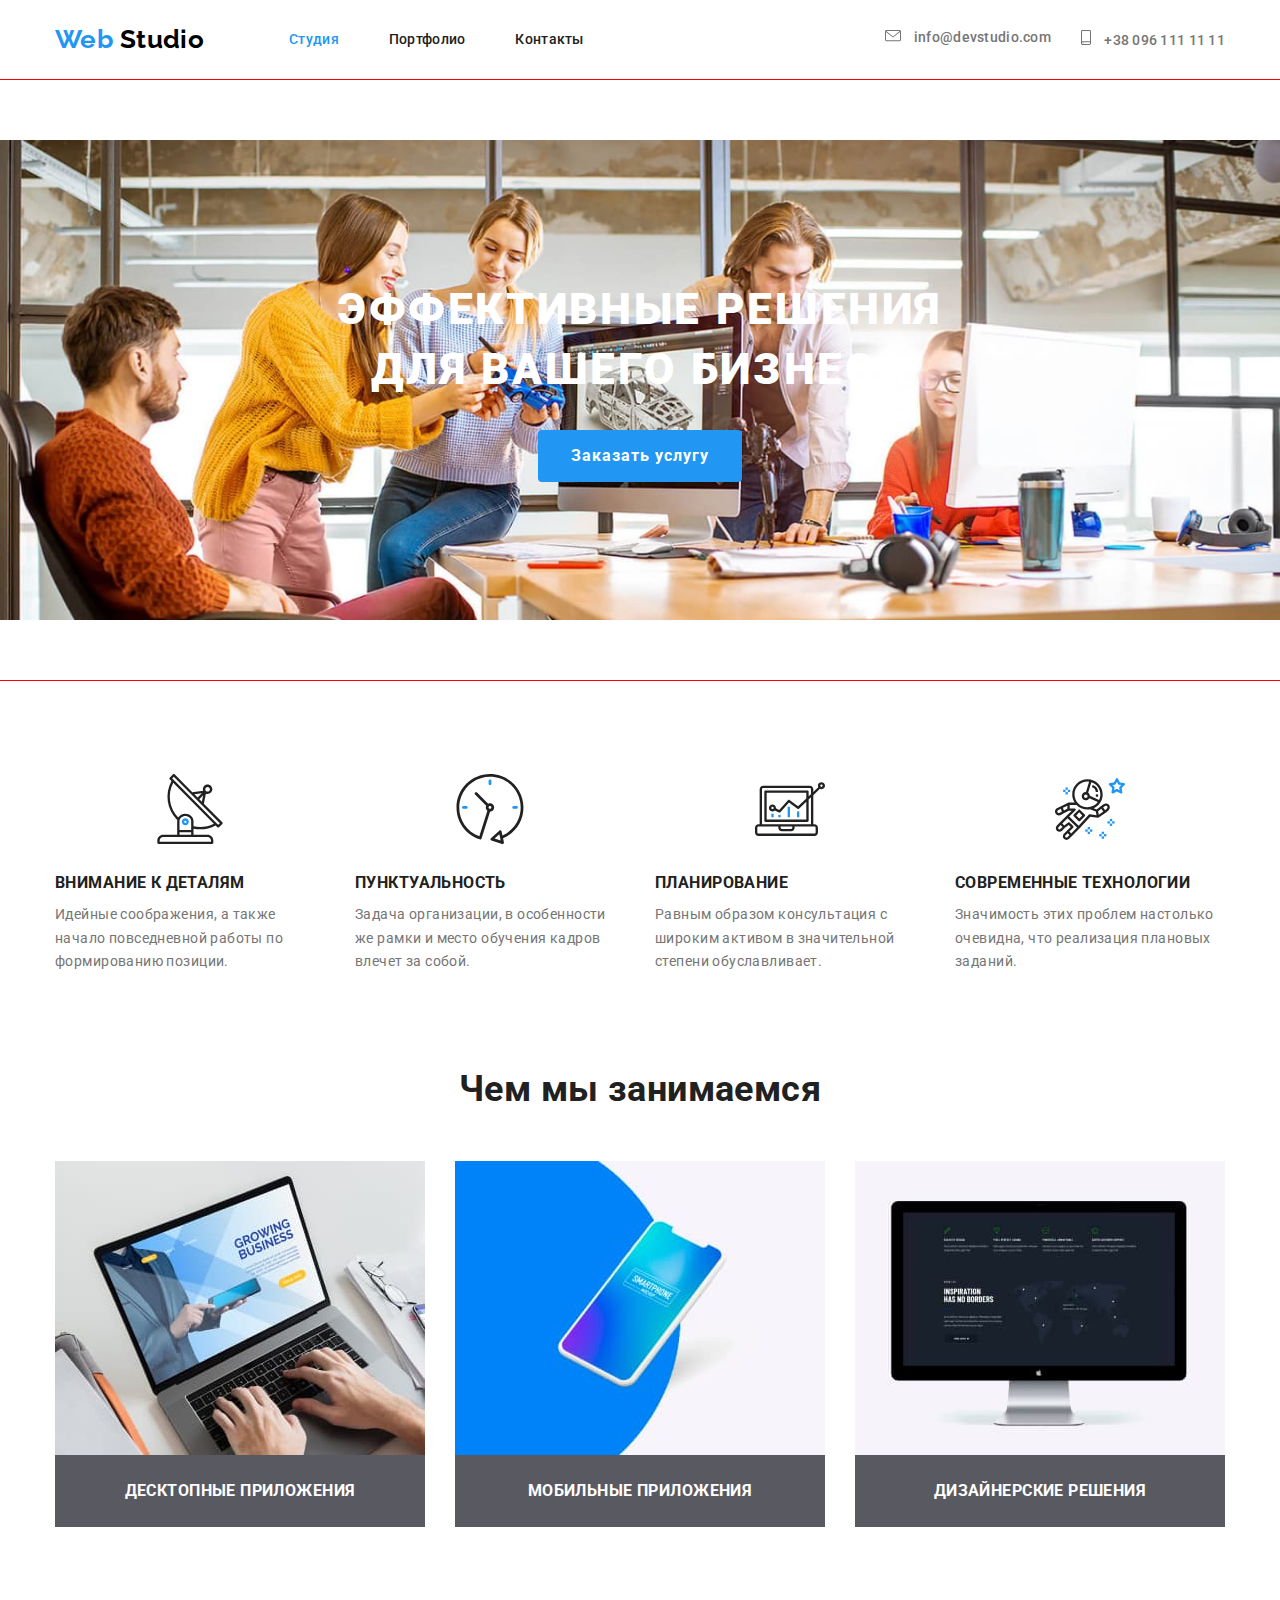
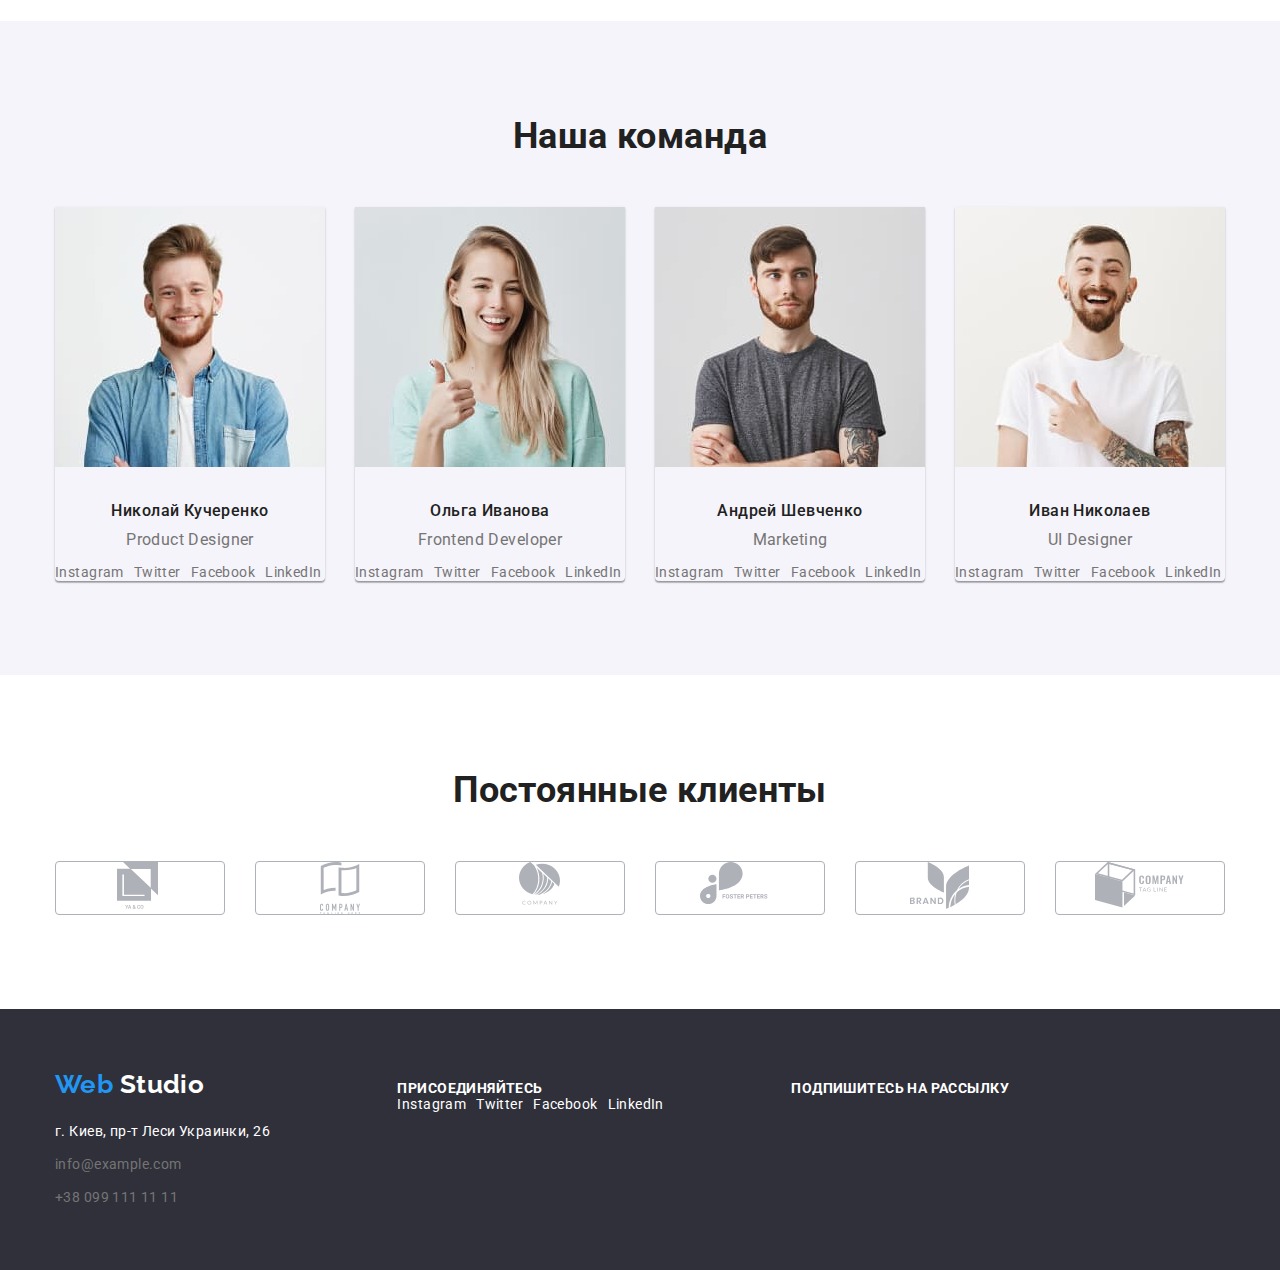
==== index.html @ 35a2cdc3 "Герой предварительно" ====
<!DOCTYPE html>
<html lang="ru">
  <head>
    <meta charset="UTF-8" />
    <meta name="viewport" content="width=device-width, initial-scale=1.0" />
    <title>Document</title>
    <link
      href="https://fonts.googleapis.com/css2?family=Raleway:wght@700&family=Roboto:wght@400;500;700;900&display=swap"
      rel="stylesheet"
    />
    <link rel="stylesheet" href="./css/normalize.css" />
    <link rel="stylesheet" href="./css/styles.css" />
  </head>

  <body>
    <!--Начало header-->
    <header class="page-header">
      <div class="container">
        <nav class="main-nav">
          <a lang="en" href="" class="logo">
            <span class="accent">Web</span> Studio
          </a>
          <ul class="enumeration nav-list">
            <li class="nav-item">
              <a href="" class="nav-link current">Студия</a>
            </li>
            <li class="nav-item">
              <a href="./portfolio.html" class="nav-link">Портфолио</a>
            </li>
            <li class="nav-item"><a href="" class="nav-link">Контакты</a></li>
          </ul>

          <ul class="enumeration contacts">
            <li class="contacts-item">
              <a href="mailto:info@devstudio.com" class="contacts-link">
                <img
                  src="./images/envelope.svg"
                  alt="Конверт"
                  class="contacts-images"
                />
                info@devstudio.com
              </a>
            </li>
            <li class="contacts-item">
              <a href="tel:+380991111111" class="contacts-link">
                <img
                  src="./images/smartphone.svg"
                  alt="Телефон"
                  class="contacts-images"
                />
                +38 096 111 11 11
              </a>
            </li>
          </ul>
        </nav>
      </div>
    </header>
    <!--Конец header-->

    <main>
      <!--Начало блока героя-->
      <div class="overlay">
        <section class="hero">
          <div class="container">
            <h1 class="hero-title">
              Эффективные решения <br />
              для вашего бизнеса
            </h1>
            <a href="" class="button">Заказать услугу</a>
          </div>
        </section>
      </div>
      <!--Конец блока героя-->

      <!--Начало Особенности-->
      <section class="features">
        <div class="container">
          <h2 class="features-title visually-hidden">Особенности</h2>
          <ul class="enumeration features-point">
            <li class="features-point-element">
              <img
                src="./images/antenna.svg"
                alt="Антена"
                class="features-images"
              />
              <h3 class="features-list">Внимание к деталям</h3>
              <p class="features-text">
                Идейные соображения, а также начало повседневной работы по
                формированию позиции.
              </p>
            </li>
            <li class="features-point-element">
              <img
                src="./images/clock.svg"
                alt="Часы"
                class="features-images"
              />
              <h3 class="features-list">Пунктуальность</h3>
              <p class="features-text">
                Задача организации, в особенности же рамки и место обучения
                кадров влечет за собой.
              </p>
            </li>
            <li class="features-point-element">
              <img
                src="./images/diagram.svg"
                alt="Диаграмма"
                class="features-images"
              />
              <h3 class="features-list">Планирование</h3>
              <p class="features-text">
                Равным образом консультация с широким активом в значительной
                степени обуславливает.
              </p>
            </li>
            <li class="features-point-element">
              <img
                src="./images/astronaut.svg"
                alt="Астронавт"
                class="features-images"
              />
              <h3 class="features-list">Современные технологии</h3>
              <p class="features-text">
                Значимость этих проблем настолько очевидна, что реализация
                плановых заданий.
              </p>
            </li>
          </ul>
        </div>
      </section>
      <!--Конец Особенности-->

      <!--Начало Чем мы занимаемся-->
      <section class="activity">
        <div class="container activity-main">
          <h2 class="activity-title">Чем мы занимаемся</h2>
          <ul class="enumeration activity-point">
            <li class="activity-element">
              <img
                src="./images/desk.jpg"
                alt="Ноутбук"
                width="370"
                class="activity-images"
              />
              <h3 class="activity-title-list desktop">Десктопные приложения</h3>
            </li>
            <li class="activity-element">
              <img
                src="./images/box.jpg"
                alt="Телефон"
                width="370"
                class="activity-images"
              />
              <h3 class="activity-title-list mobile">Мобильные приложения</h3>
            </li>
            <li class="activity-element">
              <img
                src="./images/tv.jpg"
                alt="Монитор"
                width="370"
                class="activity-images"
              />
              <h3 class="activity-title-list designer">Дизайнерские решения</h3>
            </li>
          </ul>
        </div>
      </section>
      <!--Конец Чем мы занимаемся-->

      <!--Начало Наша команда-->
      <section class="team">
        <div class="container team-main">
          <h2 class="team-title">Наша команда</h2>
          <ul class="enumeration team-point">
            <li class="team-list">
              <img
                src="./images/kycherenko.jpg"
                alt="Парень"
                width="270"
                class="team-images"
              />
              <h3 class="team-surname">Николай Кучеренко</h3>
              <p lang="en" class="team-position">Product Designer</p>
              <ul class="enumeration team-flex">
                <li class="team-flex-links">
                  <a
                    href=""
                    target="blank"
                    aria-label="Instagram"
                    class="social-links"
                    >Instagram</a
                  >
                </li>
                <li class="team-flex-links">
                  <a
                    href=""
                    target="blank"
                    aria-label="Twitter"
                    class="social-links"
                    >Twitter</a
                  >
                </li>
                <li class="team-flex-links">
                  <a
                    href=""
                    target="blank"
                    aria-label="Facebook"
                    class="social-links"
                    >Facebook</a
                  >
                </li>
                <li class="team-flex-links">
                  <a
                    href=""
                    target="blank"
                    aria-label="LinkedIn"
                    class="social-links"
                    >LinkedIn</a
                  >
                </li>
              </ul>
            </li>
            <li class="team-list">
              <img
                src="./images/ivanova.jpg"
                alt="Девушка"
                width="270"
                class="team-images"
              />
              <h3 class="team-surname">Ольга Иванова</h3>
              <p lang="en" class="team-position">Frontend Developer</p>
              <ul class="enumeration team-flex">
                <li class="team-flex-links">
                  <a
                    href=""
                    target="blank"
                    aria-label="Instagram"
                    class="social-links"
                    >Instagram</a
                  >
                </li>
                <li class="team-flex-links">
                  <a
                    href=""
                    target="blank"
                    aria-label="Twitter"
                    class="social-links"
                    >Twitter</a
                  >
                </li>
                <li class="team-flex-links">
                  <a
                    href=""
                    target="blank"
                    aria-label="Facebook"
                    class="social-links"
                    >Facebook</a
                  >
                </li>
                <li class="team-flex-links">
                  <a
                    href=""
                    target="blank"
                    aria-label="LinkedIn"
                    class="social-links"
                    >LinkedIn</a
                  >
                </li>
              </ul>
            </li>
            <li class="team-list">
              <img
                src="./images/shevchenko.jpg"
                alt="Парень"
                width="270"
                class="team-images"
              />
              <h3 class="team-surname">Андрей Шевченко</h3>
              <p lang="en" class="team-position">Marketing</p>
              <ul class="enumeration team-flex">
                <li class="team-flex-links">
                  <a
                    href=""
                    target="blank"
                    aria-label="Instagram"
                    class="social-links"
                    >Instagram</a
                  >
                </li>
                <li class="team-flex-links">
                  <a
                    href=""
                    target="blank"
                    aria-label="Twitter"
                    class="social-links"
                    >Twitter</a
                  >
                </li>
                <li class="team-flex-links">
                  <a
                    href=""
                    target="blank"
                    aria-label="Facebook"
                    class="social-links"
                    >Facebook</a
                  >
                </li>
                <li class="team-flex-links">
                  <a
                    href=""
                    target="blank"
                    aria-label="LinkedIn"
                    class="social-links"
                    >LinkedIn</a
                  >
                </li>
              </ul>
            </li>
            <li class="team-list">
              <img
                src="./images/nikolaev.jpg"
                alt="Парень"
                width="270"
                class="team-images"
              />
              <h3 class="team-surname">Иван Николаев</h3>
              <p lang="en" class="team-position">UI Designer</p>
              <div class="team-links">
                <ul class="enumeration team-flex">
                  <li class="team-flex-links">
                    <a
                      href=""
                      target="blank"
                      aria-label="Instagram"
                      class="social-links"
                      >Instagram</a
                    >
                  </li>
                  <li class="team-flex-links">
                    <a
                      href=""
                      target="blank"
                      aria-label="Twitter"
                      class="social-links"
                      >Twitter</a
                    >
                  </li>
                  <li class="team-flex-links">
                    <a
                      href=""
                      target="blank"
                      aria-label="Facebook"
                      class="social-links"
                      >Facebook</a
                    >
                  </li>
                  <li class="team-flex-links">
                    <a
                      href=""
                      target="blank"
                      aria-label="LinkedIn"
                      class="social-links"
                      >LinkedIn</a
                    >
                  </li>
                </ul>
              </div>
            </li>
          </ul>
        </div>
      </section>
      <!--Конец Наша команда-->

      <!--Начало Постоянные клиенты-->
      <section class="customers">
        <div class="container customers-main">
          <h2 class="customers-title">Постоянные клиенты</h2>
          <ul class="enumeration customers-point">
            <li class="customers-list">
              <a href="">
                <img
                  src="./images/logo1.svg"
                  alt="Логотип"
                  class="customers-images"
                />
              </a>
            </li>
            <li class="customers-list">
              <a href="">
                <img
                  src="./images/logo2.svg"
                  alt="Логотип"
                  class="customers-images"
                />
              </a>
            </li>
            <li class="customers-list">
              <a href="">
                <img
                  src="./images/logo3.svg"
                  alt="Логотип"
                  class="customers-images"
                />
              </a>
            </li>
            <li class="customers-list">
              <a href="">
                <img
                  src="./images/logo4.svg"
                  alt="Логотип"
                  class="customers-images"
                />
              </a>
            </li>
            <li class="customers-list">
              <a href="">
                <img
                  src="./images/logo5.svg"
                  alt="Логотип"
                  class="customers-images"
                />
              </a>
            </li>
            <li class="customers-list">
              <a href="">
                <img
                  src="./images/logo6.svg"
                  alt="Логотип"
                  class="customers-images"
                />
              </a>
            </li>
          </ul>
        </div>
      </section>
      <!--Конец Постоянные клиенты-->
    </main>

    <!--Начало footer-->
    <footer class="footer">
      <div class="container footer-flex">
        <div class="footer-nav">
          <a lang="en" href="" class="footer-logo">
            <span class="accent">Web</span> Studio
          </a>
          <address class="address">
            г. Киев, пр-т Леси Украинки, 26 <br />
            <a href="mailto:info@example.com" class="address-link"
              >info@example.com</a
            >
            <a href="tel:+380991111111" class="address-link"
              >+38 099 111 11 11</a
            >
          </address>
        </div>
        <div class="footer-join">
          <b class="footer-title">присоединяйтесь</b>
          <ul class="enumeration join">
            <li class="join-link">
              <a
                href=""
                target="blank"
                aria-label="Instagram"
                class="footer-title-link"
                >Instagram</a
              >
            </li>
            <li class="join-link">
              <a
                href=""
                target="blank"
                aria-label="Twitter"
                class="footer-title-link"
                >Twitter</a
              >
            </li>
            <li class="join-link">
              <a
                href=""
                target="blank"
                aria-label="Facebook"
                class="footer-title-link"
                >Facebook</a
              >
            </li>
            <li class="join-link">
              <a
                href=""
                target="blank"
                aria-label="LinkedIn"
                class="footer-title-link"
                >LinkedIn</a
              >
            </li>
          </ul>
        </div>
        <div class="footer-follow">
          <b class="footer-title">Подпишитесь на рассылку</b>
          <!-- E-mail -->
          <!-- Подписаться -->
        </div>
      </div>
    </footer>
    <!--Конец footer-->
  </body>
</html>
---- css/styles.css ----
:root {
  --primary-text-color: #757575;
  --secondary-text-color: #ffffff;
  --accent: #2196f3;
  --title: #212121;
  --contacts: rgba(255, 255, 255, 0.6);
  --primary-background-color: #ffffff;
}

/* цвет основного текста #757575 */
/* вторичный цвет текста #FFFFFF */
/* акцент #2196F3 */
/* заголовки #212121*/
/* футер почта и телефон rgba(255, 255, 255, 0.6) */
/* цвет logo #000000 */

/* цвет фона #FFFFFF */
/* вторичный цвет фона #f5f4fa */
/* цвет фона hero, activity rgba(47, 48, 58, 0.8); */
/* цвет фона footer #2F303A */

/* font-family основной Roboto, font-weight 400, 500, 700, 900 */
/* font-family логотипа Raleway, font-weight 700 */

*,
*::before,
*::after {
  box-sizing: border-box;
}

body {
  background-color: var(--primary-background-color);
  color: var(--primary-text-color);

  font-family: Roboto, sans-serif;
  font-size: 14px;
  line-height: 1.14;
  letter-spacing: 0.03em;
}

.enumeration {
  padding: 0;
  margin: 0;

  list-style: none;
}

a {
  text-decoration: none;
}

.container {
  margin-left: auto;
  margin-right: auto;
  width: 1200px;
  padding-left: 15px;
  padding-right: 15px;
  /* outline: 2px solid tomato; */
}

/* logo */
.accent {
  color: #2196f3;
}
.logo {
  padding-top: 24px;
  padding-bottom: 25px;
  padding-right: 85px;

  color: #000000;

  font-family: Raleway, sans-serif;
  font-weight: 700;
  font-size: 26px;
  line-height: 1.19;
}

/* studio */

/* main-nav */
.main-nav {
  display: flex;
  align-items: center;
}

/* nav */
.nav-list {
  display: flex;
}
.nav-item:not(:last-child) {
  margin-right: 50px;
}
.nav-item .nav-link {
  display: block;

  color: var(--title);

  font-weight: 500;
  letter-spacing: 0.02em;
}
.nav-item .nav-link:hover,
.nav-item .nav-link:focus {
  color: var(--accent);
}
.nav-item .nav-link.current {
  color: var(--accent);
}

/* contacts */
.contacts {
  display: flex;
  margin-left: auto;
}
.contacts-item:not(:last-child) {
  margin-right: 30px;
}
.contacts .contacts-link {
  display: block;
  align-items: center;

  color: var(--primary-text-color);

  font-weight: 500;
  letter-spacing: 0.02em;
}
.contacts .contacts-link:hover,
.contacts .contacts-link:focus {
  color: var(--accent);
}
.contacts-images {
  margin-right: 10px;
}

/* hero */
.overlay {
  max-width: 1600px;
  min-height: 600px;
  margin-left: auto;
  margin-right: auto;
  background-image: linear-gradient(
    to right,
    rgba(47, 48, 58, 0.8),
    rgba(47, 48, 58, 0.8)
  );
  background-image: url(../images/header.jpg);
  background-size: contain;
  background-repeat: no-repeat;
  background-position: center;
  outline: 1px solid red;
}
.hero {
  padding-top: 200px;
  text-align: center;
}

.hero .hero-title {
  margin-top: 0;
  margin-bottom: 30px;
  min-width: 696px;

  color: var(--secondary-text-color);

  font-weight: 900;
  font-size: 44px;
  line-height: 1.36;
  letter-spacing: 0.06em;
  text-transform: uppercase;
}
.hero .button {
  display: inline-block;
  border-radius: 4px;
  padding: 10px 32px;
  min-width: 200px;
  border: 1px solid transparent;

  color: var(--secondary-text-color);
  background-color: var(--accent);

  font-weight: 700;
  font-size: 16px;
  line-height: 1.88;
  text-align: center;
  letter-spacing: 0.06em;
}

/* features */
.features .features-title.visually-hidden {
  position: absolute !important;
  clip: rect(1px 1px 1px 1px);
  /* IE6, IE7 */
  clip: rect(1px, 1px, 1px, 1px);
  padding: 0 !important;
  border: 0 !important;
  height: 1px !important;
  width: 1px !important;
  overflow: hidden;
}
.features-point {
  display: flex;
  padding-top: 94px;
  padding-bottom: 94px;
}
.features-point-element {
  flex-wrap: wrap;
  width: calc((100% - 30px * 3) / 4);
  margin-right: 30px;
}
.features-point-element:nth-child(4n) {
  margin-right: 0;
}
.features-images {
  display: block;
  margin-top: 0;
  margin-bottom: 30px;
  margin-left: auto;
  margin-right: auto;
}
.features .features-list {
  margin-top: 0;
  margin-bottom: 10px;

  color: var(--title);
  text-transform: uppercase;
}
.features .features-text {
  padding: 0;
  margin: 0;

  font-size: 14px;
  line-height: 1.71;
}

/* activity */
.activity-main {
  padding-top: 0;
  padding-bottom: 94px;
}
.activity-title {
  margin-top: 0;
  margin-bottom: 50px;

  color: var(--title);
  font-size: 36px;
  line-height: 1.17;
  text-align: center;
}
.activity-point {
  display: flex;
}
.activity-element {
  flex-wrap: wrap;
  width: calc((100% - 30px * 2) / 3);
  margin-right: 30px;
}
.activity-element:nth-child(3n) {
  margin-right: 0;
}
.activity-images {
  display: block;
  margin: 0;
  padding: 0;
}
.activity .activity-title-list {
  margin: 0;
  padding-top: 27px;
  padding-bottom: 27px;
  text-align: center;
  min-width: 370px;

  color: var(--secondary-text-color);
  background-color: rgba(47, 48, 58, 0.8);
  text-transform: uppercase;
}

/* team */
.team {
  background-color: #f5f4fa;
}
.team-main {
  padding-top: 94px;
  padding-bottom: 94px;
}
.team .team-title {
  margin-top: 0;
  margin-bottom: 50px;

  color: var(--title);

  font-size: 36px;
  line-height: 1.17;
  text-align: center;
}
.team-point {
  display: flex;
}
.team-list {
  flex-wrap: wrap;
  width: calc((100% - 30px * 3) / 4);
  margin-right: 30px;
  box-shadow: 0px 2px 1px rgba(0, 0, 0, 0.2), 0px 1px 1px rgba(0, 0, 0, 0.14),
    0px 1px 3px rgba(0, 0, 0, 0.12);
  border-radius: 0px 0px 4px 4px;
}
.team-list:nth-child(4n) {
  margin-right: 0;
}
.team-images {
  margin-top: 0;
  margin-bottom: 30px;
}
.team .team-surname {
  margin-top: 0;
  margin-bottom: 10px;
  text-align: center;

  color: var(--title);

  font-weight: 500;
  font-size: 16px;
  line-height: 1.19;
}
.team .team-position {
  margin-top: 0;
  margin-bottom: 16px;
  text-align: center;

  font-size: 16px;
  line-height: 1.19;
}
.team-flex {
  display: flex;
}
.team-flex-links:not(:last-child) {
  display: block;
  margin-right: 10px;
}
.team .social-links:not(:last-child) {
  margin-right: 10px;
}
.team .social-links {
  color: var(--primary-text-color);
}
.team .social-links:hover,
.team .social-links:focus {
  color: var(--accent);
}

/* customers */
.customers-main {
  padding-top: 94px;
  padding-bottom: 94px;
}
.customers .customers-title {
  margin-top: 0;
  margin-bottom: 50px;

  color: var(--title);

  font-size: 36px;
  line-height: 1.17;
  text-align: center;
}
.customers-point {
  display: flex;
}
.customers-list {
  flex-wrap: wrap;
  width: calc((100% - 30px * 5) / 6);
  margin-right: 30px;

  border: 1px solid #afb1b8;
  border-radius: 4px;
}
.customers-list:nth-child(6n) {
  margin-right: 0;
}
.customers-images {
  display: block;
  margin: auto;
  margin-right: auto;
}

/* footer */
.footer {
  background-color: #2f303a;
}
.footer-flex {
  display: flex;
  justify-content: space-between;
}
.footer-join {
  display: block;
  padding-top: 72px;
  padding-bottom: 100px;
}
.footer .footer-logo {
  display: block;
  margin-top: 60px;
  margin-bottom: 20px;

  color: var(--secondary-text-color);

  font-family: Raleway, sans-serif;
  font-weight: 700;
  font-size: 26px;
  line-height: 1.19;
}
.address {
  display: block;
  padding-top: 0px;
  padding-bottom: 60px;
  color: var(--secondary-text-color);

  font-style: normal;
  font-size: 14px;
  line-height: 1.71;
}
.address .address-link {
  display: block;
  margin-top: 9px;
  margin-bottom: 0;

  color: var(--primary-text-color);

  font-size: 14px;
  line-height: 1.71;
}

.footer-follow {
  margin-right: 216px;
  padding-top: 72px;
  padding-bottom: 94px;
}
.footer .footer-title {
  margin-bottom: 20px;
  color: var(--secondary-text-color);
  text-transform: uppercase;
}
.footer .footer-title-link {
  color: var(--secondary-text-color);
}
.footer .footer-title-link:hover,
.footer .footer-title-link:focus {
  color: var(--accent);
}
.join {
  display: flex;
}
.join-link:not(:last-child) {
  margin-right: 10px;
}

/* portfolio */

/* button */

.portfolio-primary-button {
  padding-top: 93px;
  padding-bottom: 34px;
}
.portfolio-primary .portfolio-primary-title {
  padding: 0;
  margin: 0;

  color: var(--secondary-text-color);
}
.button-portfolio {
  display: flex;
  align-items: center;
  justify-content: center;
}
.button-portfolio-links:not(:last-child) {
  /* display: block; */
  margin-right: 8px;
}
.button-portfolio.primary {
  padding: 22px 6px;
  border-radius: 4px;
  min-width: 145px;
  border: 1px solid transparent;

  color: var(--title);
  background-color: #f5f4fa;

  font-weight: 500;
  font-size: 16px;
  line-height: 1.63;
  letter-spacing: 0.03em;
  text-align: center;
}
.button-portfolio.primary:hover,
.button-portfolio.primary:focus {
  color: var(--secondary-text-color);
  background-color: var(--accent);
}

/* work */

.portfolio-point {
  display: flex;
  flex-wrap: wrap;
  padding-top: 0px;
  padding-bottom: 94px;
}
.portfolio-element {
  display: block;
  width: calc((100% - 30px * 2) / 3);
  margin-right: 30px;
  margin-bottom: 30px;
}
.portfolio-element:nth-child(3n) {
  margin-right: 0;
}
.portfolio-element:nth-last-child(-n + 3) {
  margin-bottom: 0;
}
.portfolio .portfolio-link {
  color: var(--primary-text-color);
}
.portfolio .portfolio-title {
  margin-top: 0;
  margin-bottom: 4px;

  color: var(--title);
  font-size: 18px;
  line-height: 2;
  letter-spacing: 0.06em;
}
.portfolio .portfolio-filter {
  margin-top: 0;
  margin-bottom: 20px;

  font-size: 16px;
  line-height: 1.88;
}
.portfolio .portfolio-text {
  padding: 0;
  margin: 0;

  color: var(--secondary-text-color);
  background-color: rgba(33, 150, 243, 0.9);

  font-size: 18px;
  line-height: 1.56;
}
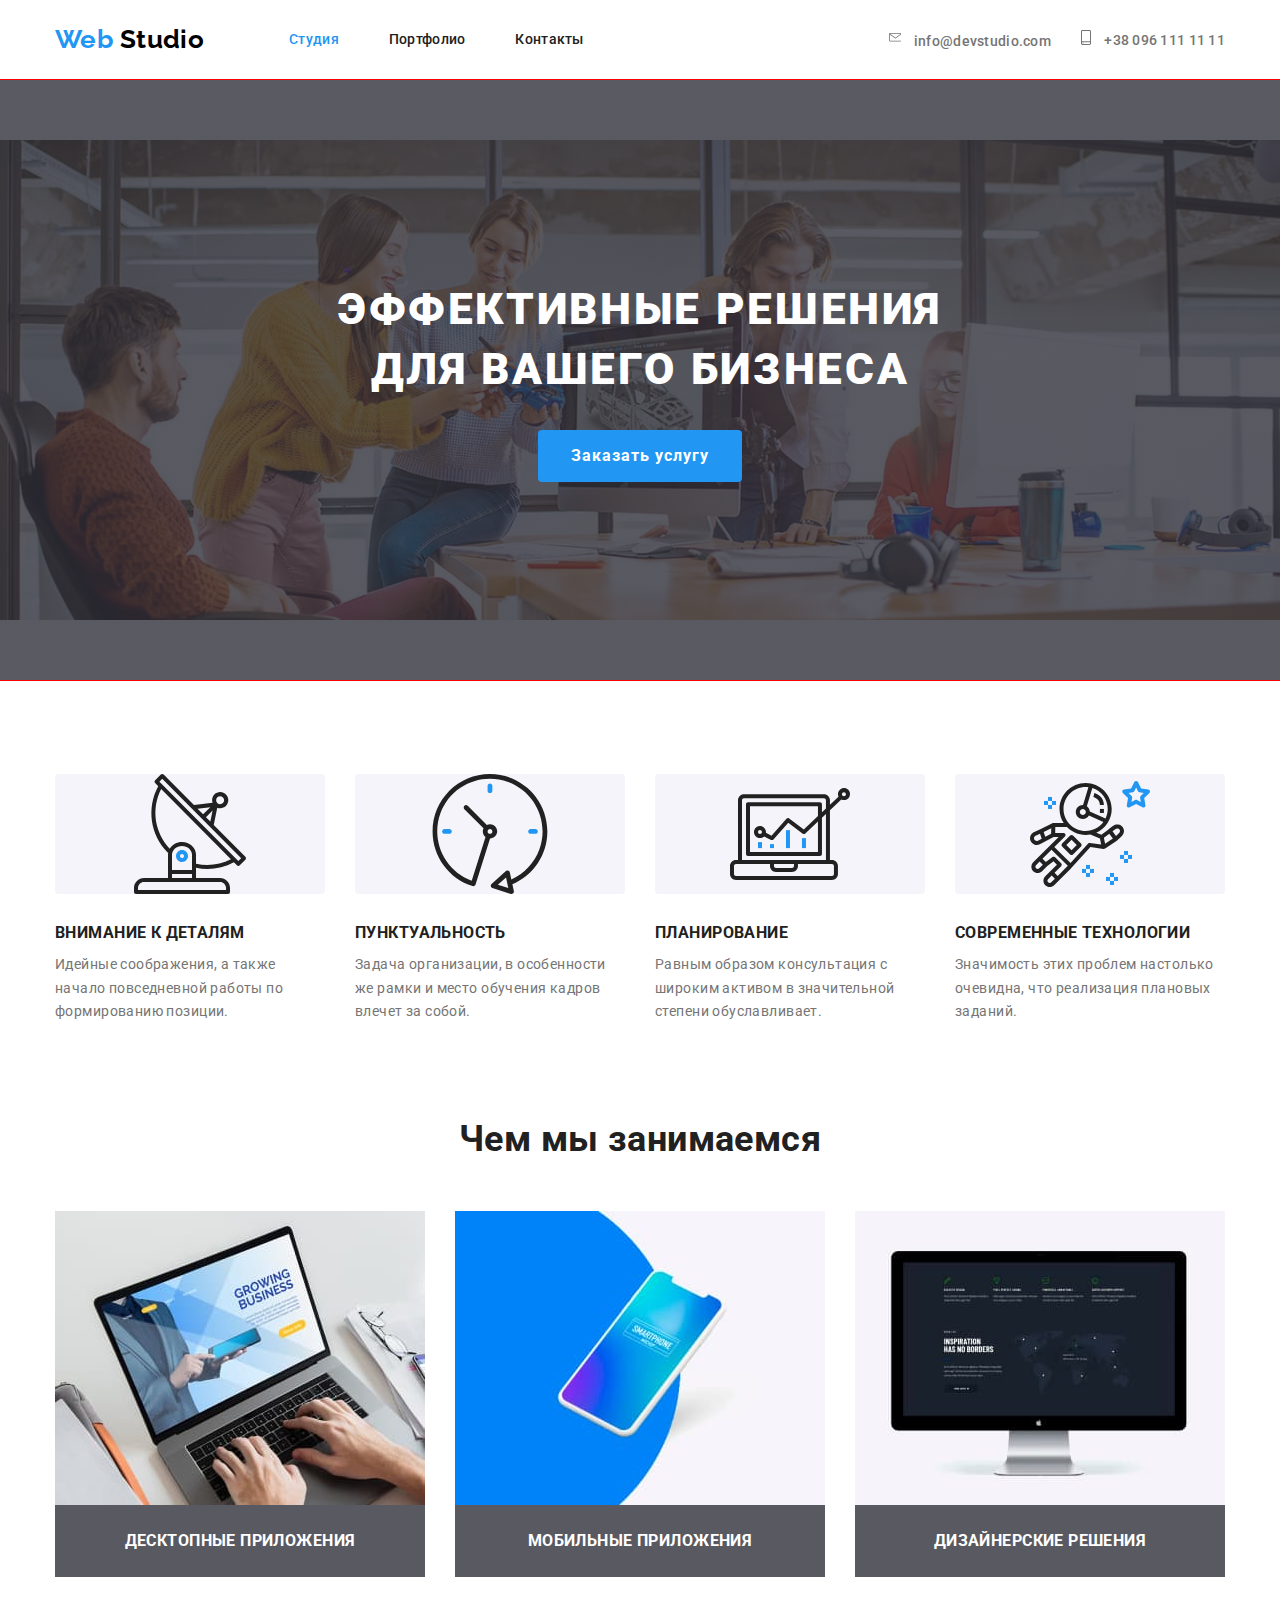
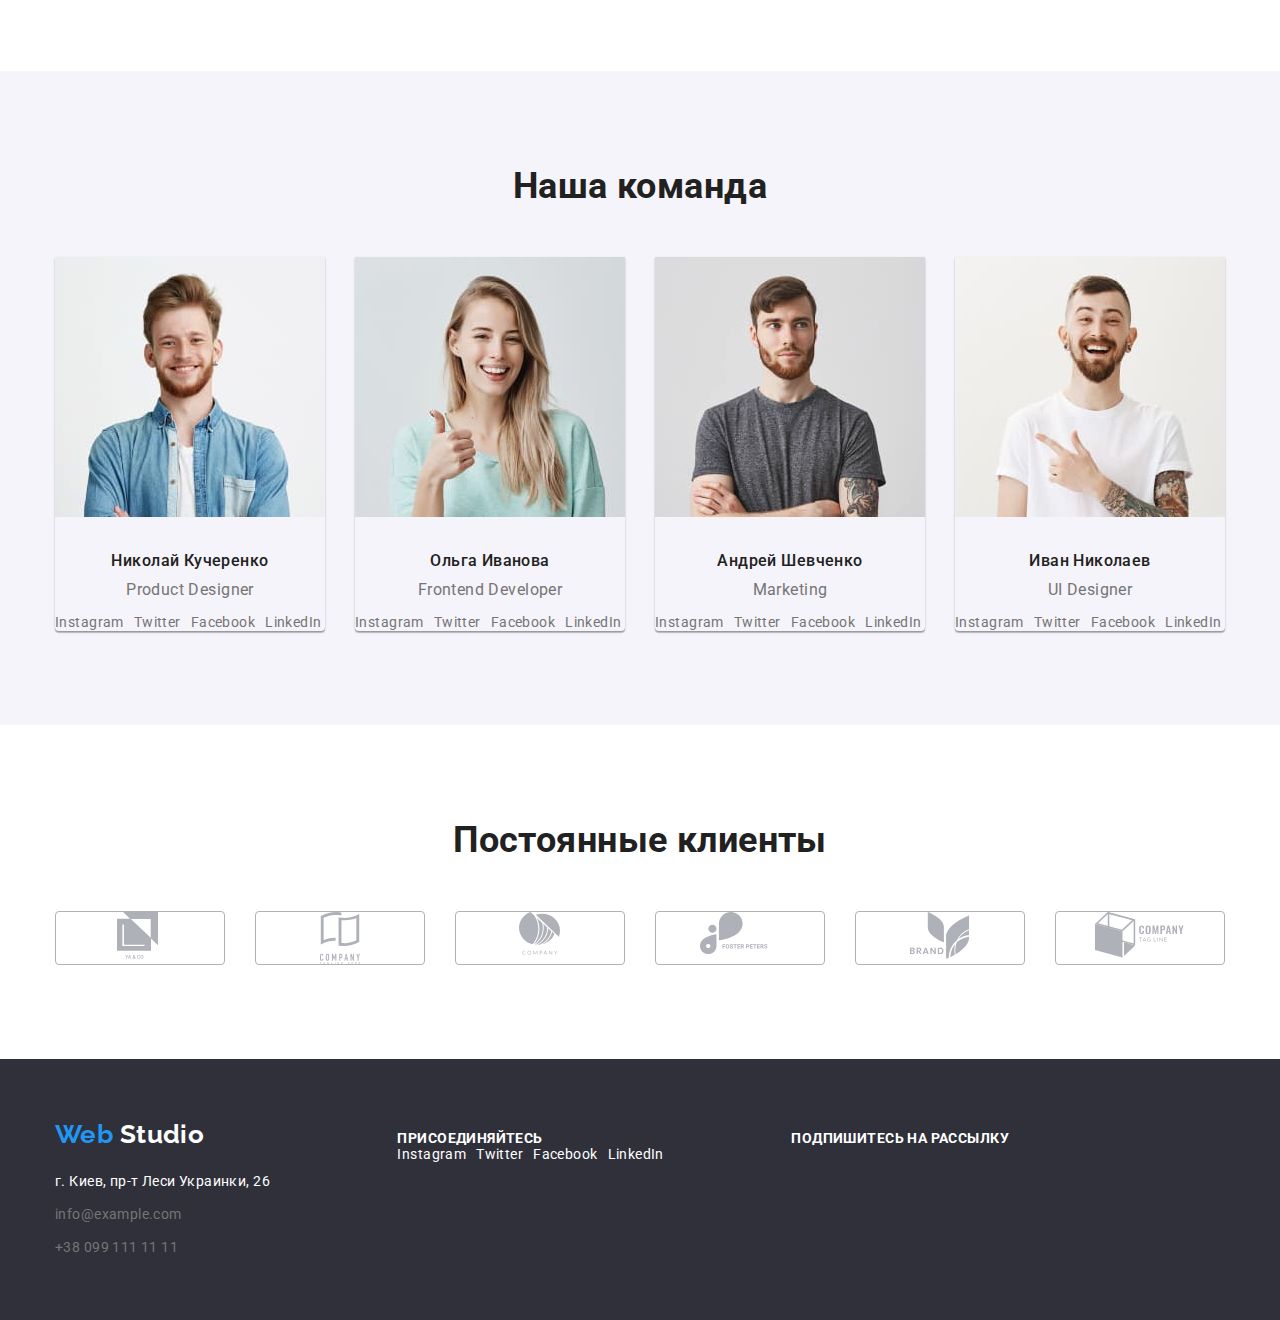
==== commit 597b9e8a: "Псевдоэлементы before" ====
--- a/index.html
+++ b/index.html
@@ -32,22 +32,25 @@
 
           <ul class="enumeration contacts">
             <li class="contacts-item">
-              <a href="mailto:info@devstudio.com" class="contacts-link">
-                <img
+              <a
+                href="mailto:info@devstudio.com"
+                class="contacts-link envelope"
+              >
+                <!-- <img
                   src="./images/envelope.svg"
                   alt="Конверт"
                   class="contacts-images"
-                />
+                /> -->
                 info@devstudio.com
               </a>
             </li>
             <li class="contacts-item">
-              <a href="tel:+380991111111" class="contacts-link">
-                <img
+              <a href="tel:+380991111111" class="contacts-link smartphone">
+                <!-- <img
                   src="./images/smartphone.svg"
                   alt="Телефон"
                   class="contacts-images"
-                />
+                /> -->
                 +38 096 111 11 11
               </a>
             </li>
@@ -77,48 +80,48 @@
         <div class="container">
           <h2 class="features-title visually-hidden">Особенности</h2>
           <ul class="enumeration features-point">
-            <li class="features-point-element">
-              <img
+            <li class="features-point-element antenna">
+              <!-- <img
                 src="./images/antenna.svg"
                 alt="Антена"
                 class="features-images"
-              />
+              /> -->
               <h3 class="features-list">Внимание к деталям</h3>
               <p class="features-text">
                 Идейные соображения, а также начало повседневной работы по
                 формированию позиции.
               </p>
             </li>
-            <li class="features-point-element">
-              <img
+            <li class="features-point-element clock">
+              <!-- <img
                 src="./images/clock.svg"
                 alt="Часы"
                 class="features-images"
-              />
+              /> -->
               <h3 class="features-list">Пунктуальность</h3>
               <p class="features-text">
                 Задача организации, в особенности же рамки и место обучения
                 кадров влечет за собой.
               </p>
             </li>
-            <li class="features-point-element">
-              <img
+            <li class="features-point-element diagram">
+              <!-- <img
                 src="./images/diagram.svg"
                 alt="Диаграмма"
                 class="features-images"
-              />
+              /> -->
               <h3 class="features-list">Планирование</h3>
               <p class="features-text">
                 Равным образом консультация с широким активом в значительной
                 степени обуславливает.
               </p>
             </li>
-            <li class="features-point-element">
-              <img
+            <li class="features-point-element astronaut">
+              <!-- <img
                 src="./images/astronaut.svg"
                 alt="Астронавт"
                 class="features-images"
-              />
+              /> -->
               <h3 class="features-list">Современные технологии</h3>
               <p class="features-text">
                 Значимость этих проблем настолько очевидна, что реализация
--- a/css/styles.css
+++ b/css/styles.css
@@ -5,6 +5,7 @@
   --title: #212121;
   --contacts: rgba(255, 255, 255, 0.6);
   --primary-background-color: #ffffff;
+  --secondary-background-color: #f5f4fa;
 }
 
 /* цвет основного текста #757575 */
@@ -114,8 +115,9 @@
 .contacts-item:not(:last-child) {
   margin-right: 30px;
 }
+
 .contacts .contacts-link {
-  display: block;
+  display: inline-block;
   align-items: center;
 
   color: var(--primary-text-color);
@@ -127,9 +129,33 @@
 .contacts .contacts-link:focus {
   color: var(--accent);
 }
-.contacts-images {
+.contacts-link.envelope::before {
+  content: "";
   margin-right: 10px;
-}
+  display: inline-block;
+  align-items: center;
+  height: 16px;
+  width: 11.2px;
+  background-size: contain;
+  background-repeat: no-repeat;
+  background-position: left;
+  background-image: url(../images/envelope.svg);
+}
+.contacts-link.smartphone::before {
+  content: "";
+  margin-right: 10px;
+  display: inline-block;
+  align-items: center;
+  height: 14.94px;
+  width: 10px;
+  background-size: contain;
+  background-repeat: no-repeat;
+  background-position: left;
+  background-image: url(../images/smartphone.svg);
+}
+/* .contacts-images {
+  margin-right: 10px;
+} */
 
 /* hero */
 .overlay {
@@ -138,11 +164,11 @@
   margin-left: auto;
   margin-right: auto;
   background-image: linear-gradient(
-    to right,
-    rgba(47, 48, 58, 0.8),
-    rgba(47, 48, 58, 0.8)
-  );
-  background-image: url(../images/header.jpg);
+      to right,
+      rgba(47, 48, 58, 0.8),
+      rgba(47, 48, 58, 0.8)
+    ),
+    url(../images/header.jpg);
   background-size: contain;
   background-repeat: no-repeat;
   background-position: center;
@@ -208,13 +234,65 @@
 .features-point-element:nth-child(4n) {
   margin-right: 0;
 }
-.features-images {
+.features-point-element.antenna::before {
+  margin-top: 0;
+  margin-bottom: 30px;
+  display: block;
+  content: "";
+  height: 120px;
+  background-image: url(../images/antenna.svg);
+  background-size: contain;
+  background-repeat: no-repeat;
+  background-position: center;
+  background-color: var(--secondary-background-color);
+  border-radius: 4px;
+}
+.features-point-element.clock::before {
+  margin-top: 0;
+  margin-bottom: 30px;
+  display: block;
+  content: "";
+  height: 120px;
+  background-image: url(../images/clock.svg);
+  background-size: contain;
+  background-repeat: no-repeat;
+  background-position: center;
+  background-color: var(--secondary-background-color);
+  border-radius: 4px;
+}
+.features-point-element.diagram::before {
+  margin-top: 0;
+  margin-bottom: 30px;
+  display: block;
+  content: "";
+  height: 120px;
+  background-image: url(../images/diagram.svg);
+  background-size: contain;
+  background-repeat: no-repeat;
+  background-position: center;
+  background-color: var(--secondary-background-color);
+  border-radius: 4px;
+}
+.features-point-element.astronaut::before {
+  margin-top: 0;
+  margin-bottom: 30px;
+  display: block;
+  content: "";
+  height: 120px;
+  background-image: url(../images/astronaut.svg);
+  background-size: contain;
+  background-repeat: no-repeat;
+  background-position: center;
+  background-color: var(--secondary-background-color);
+  border-radius: 4px;
+}
+/* .features-images {
   display: block;
   margin-top: 0;
   margin-bottom: 30px;
   margin-left: auto;
   margin-right: auto;
-}
+} */
 .features .features-list {
   margin-top: 0;
   margin-bottom: 10px;
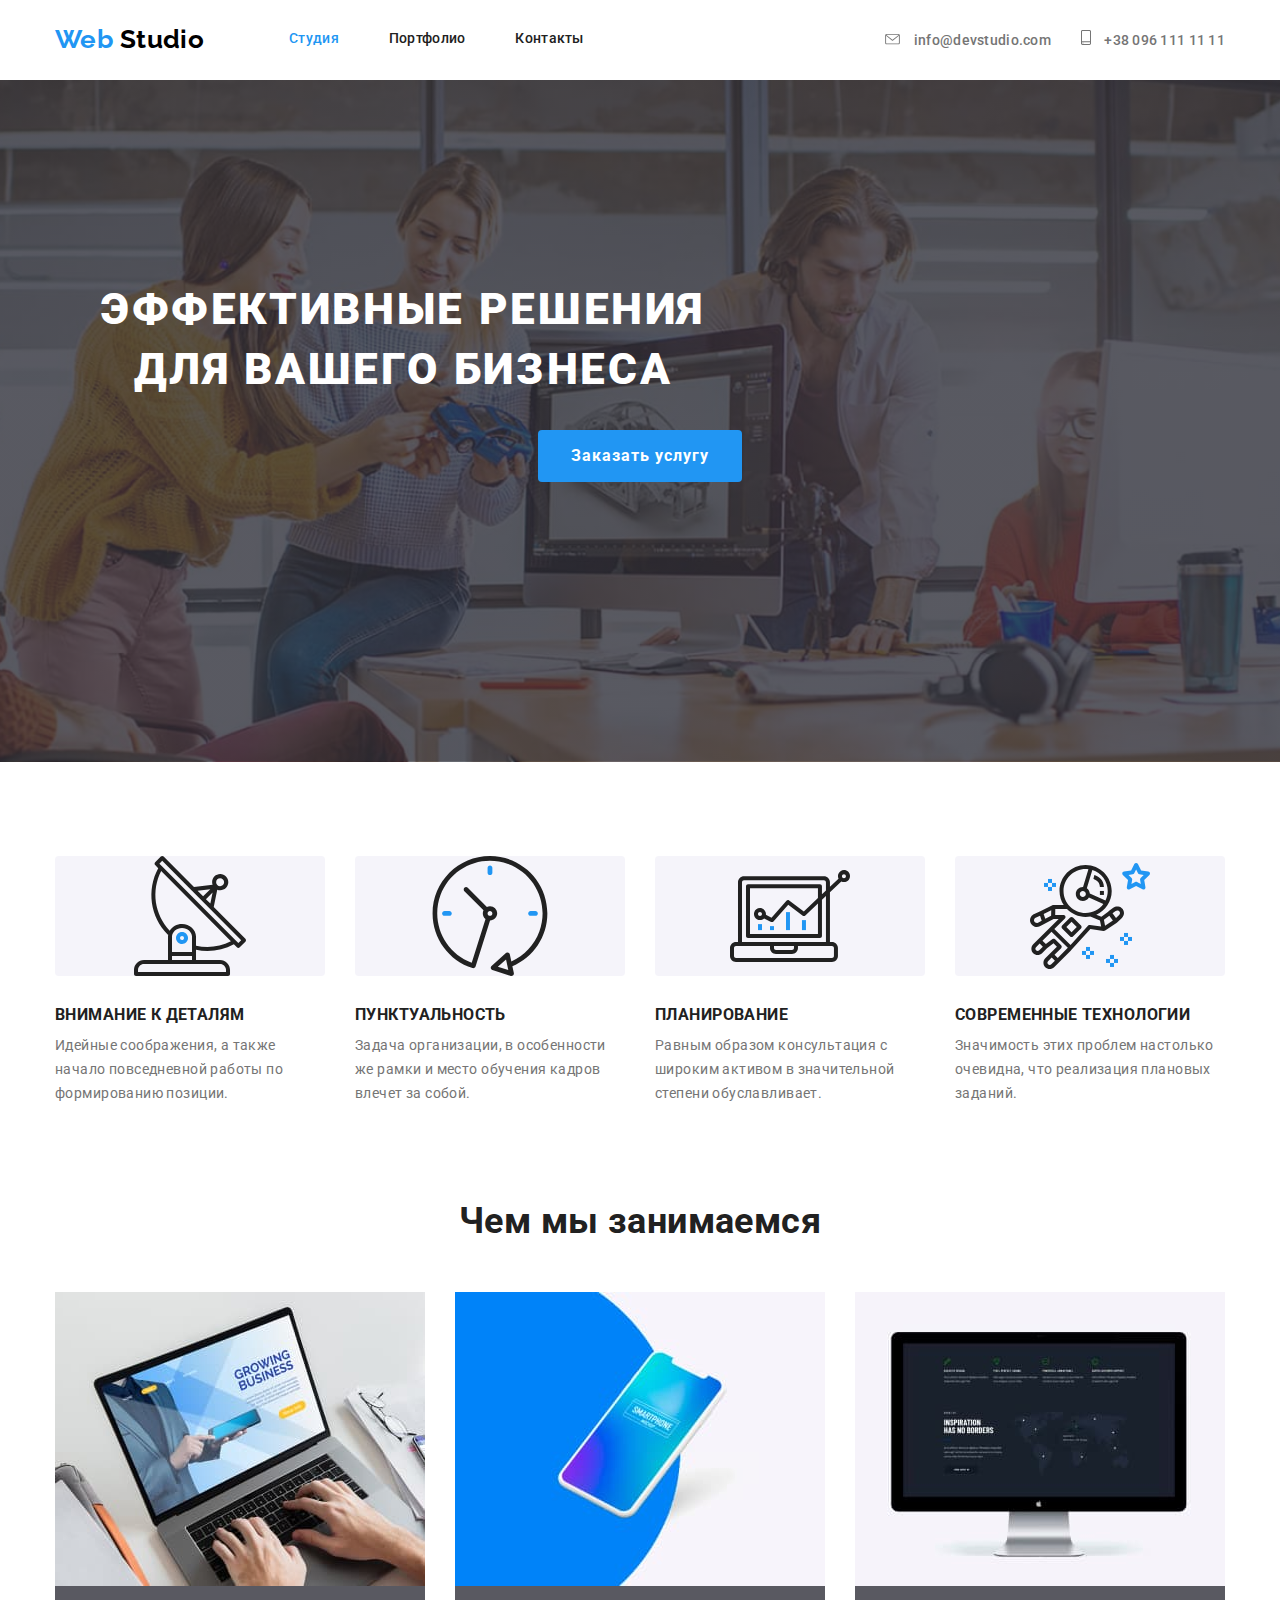
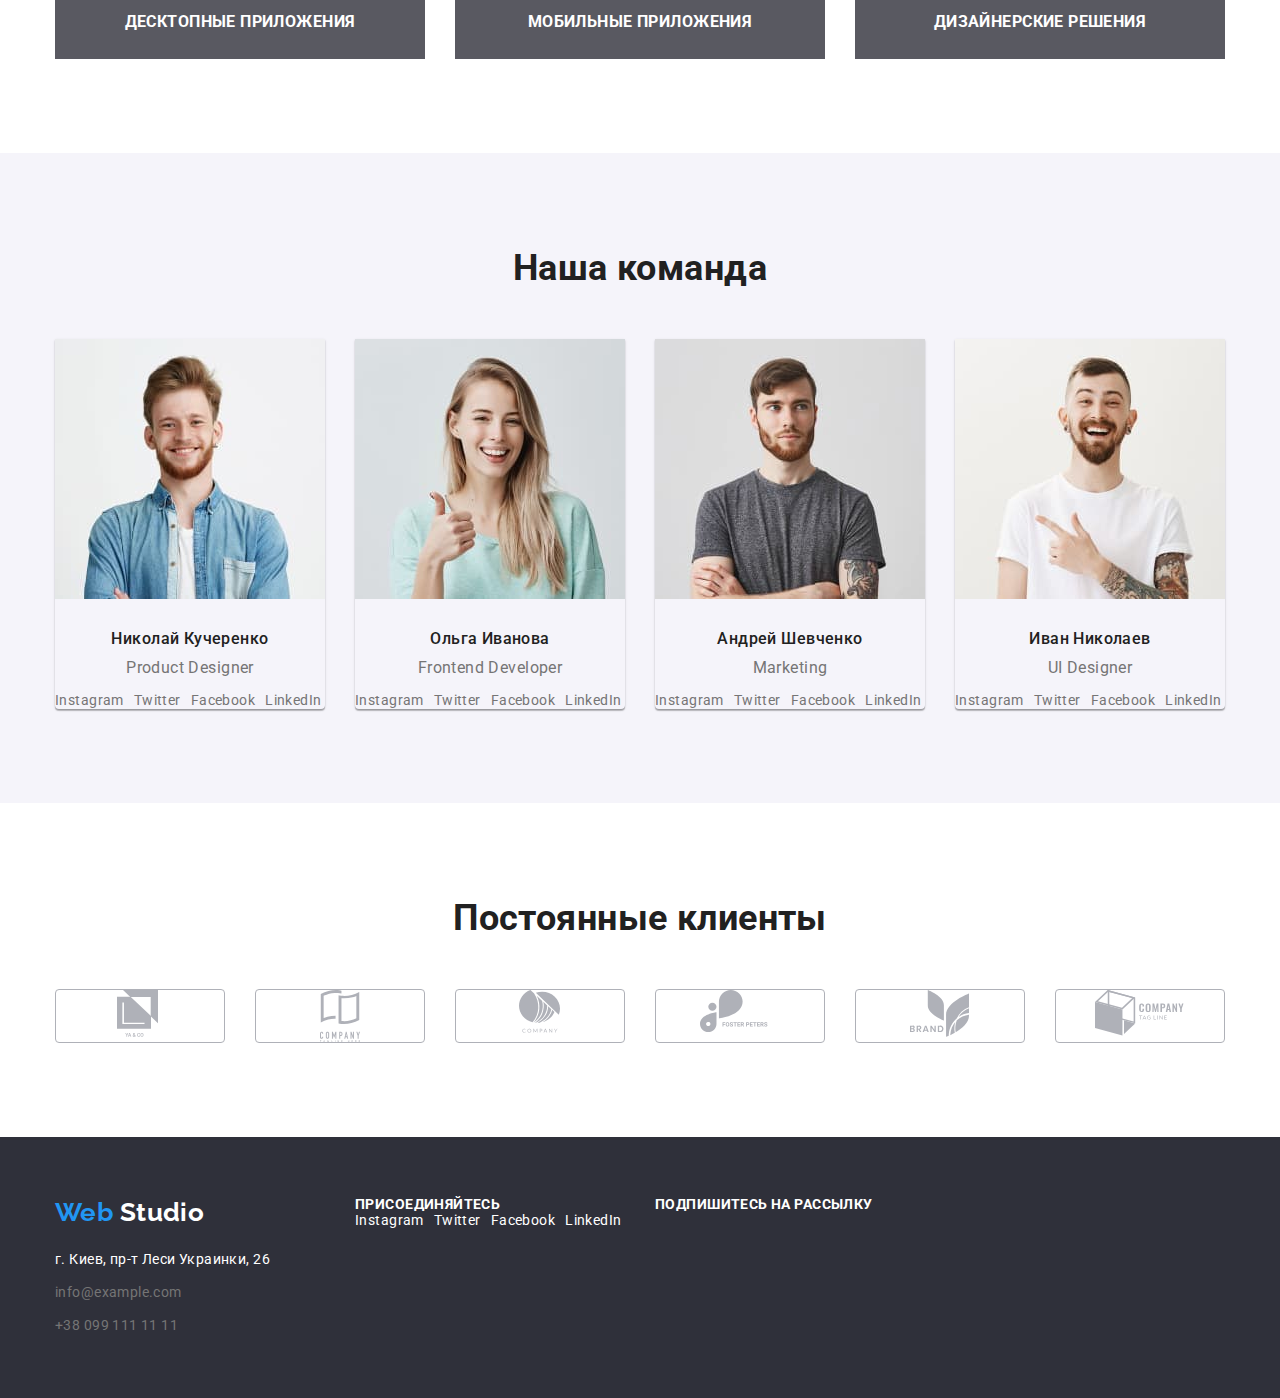
==== commit 127e6fc7: "Правки(футер, герой, wrap на все li, паддинги между секциями)" ====
--- a/index.html
+++ b/index.html
@@ -15,7 +15,7 @@
   <body>
     <!--Начало header-->
     <header class="page-header">
-      <div class="container">
+      <div class="container header">
         <nav class="main-nav">
           <a lang="en" href="" class="logo">
             <span class="accent">Web</span> Studio
@@ -62,22 +62,20 @@
 
     <main>
       <!--Начало блока героя-->
-      <div class="overlay">
-        <section class="hero">
-          <div class="container">
-            <h1 class="hero-title">
-              Эффективные решения <br />
-              для вашего бизнеса
-            </h1>
-            <a href="" class="button">Заказать услугу</a>
-          </div>
-        </section>
-      </div>
+      <section class="hero">
+        <div class="container hero-section">
+          <h1 class="hero-title">
+            Эффективные решения <br />
+            для вашего бизнеса
+          </h1>
+          <a href="" class="button">Заказать услугу</a>
+        </div>
+      </section>
       <!--Конец блока героя-->
 
       <!--Начало Особенности-->
-      <section class="features">
-        <div class="container">
+      <section>
+        <div class="container features">
           <h2 class="features-title visually-hidden">Особенности</h2>
           <ul class="enumeration features-point">
             <li class="features-point-element antenna">
--- a/css/styles.css
+++ b/css/styles.css
@@ -49,7 +49,11 @@
 a {
   text-decoration: none;
 }
-
+img {
+  display: block;
+  max-width: 100%;
+  height: auto;
+}
 .container {
   margin-left: auto;
   margin-right: auto;
@@ -64,9 +68,7 @@
   color: #2196f3;
 }
 .logo {
-  padding-top: 24px;
-  padding-bottom: 25px;
-  padding-right: 85px;
+  margin-right: 85px;
 
   color: #000000;
 
@@ -77,7 +79,10 @@
 }
 
 /* studio */
-
+.header {
+  padding-top: 24px;
+  padding-bottom: 25px;
+}
 /* main-nav */
 .main-nav {
   display: flex;
@@ -87,13 +92,12 @@
 /* nav */
 .nav-list {
   display: flex;
+  align-items: baseline;
 }
 .nav-item:not(:last-child) {
   margin-right: 50px;
 }
 .nav-item .nav-link {
-  display: block;
-
   color: var(--title);
 
   font-weight: 500;
@@ -111,13 +115,13 @@
 .contacts {
   display: flex;
   margin-left: auto;
+  align-items: baseline;
 }
 .contacts-item:not(:last-child) {
   margin-right: 30px;
 }
 
 .contacts .contacts-link {
-  display: inline-block;
   align-items: center;
 
   color: var(--primary-text-color);
@@ -134,8 +138,8 @@
   margin-right: 10px;
   display: inline-block;
   align-items: center;
-  height: 16px;
-  width: 11.2px;
+  height: 11.2px;
+  width: 16px;
   background-size: contain;
   background-repeat: no-repeat;
   background-position: left;
@@ -158,7 +162,7 @@
 } */
 
 /* hero */
-.overlay {
+.hero {
   max-width: 1600px;
   min-height: 600px;
   margin-left: auto;
@@ -169,20 +173,24 @@
       rgba(47, 48, 58, 0.8)
     ),
     url(../images/header.jpg);
-  background-size: contain;
+  background-size: cover;
   background-repeat: no-repeat;
   background-position: center;
-  outline: 1px solid red;
-}
-.hero {
+  /* outline: 1px solid red; */
+}
+.hero-section {
   padding-top: 200px;
-  text-align: center;
-}
-
-.hero .hero-title {
+  padding-bottom: 280px;
+  align-items: center;
+  justify-content: center;
+  text-align: center;
+}
+
+.hero-title {
   margin-top: 0;
   margin-bottom: 30px;
-  min-width: 696px;
+  max-width: 696px;
+  text-align: center;
 
   color: var(--secondary-text-color);
 
@@ -192,7 +200,7 @@
   letter-spacing: 0.06em;
   text-transform: uppercase;
 }
-.hero .button {
+.button {
   display: inline-block;
   border-radius: 4px;
   padding: 10px 32px;
@@ -210,7 +218,11 @@
 }
 
 /* features */
-.features .features-title.visually-hidden {
+.features {
+  padding-top: 94px;
+  padding-bottom: 94px;
+}
+.features-title.visually-hidden {
   position: absolute !important;
   clip: rect(1px 1px 1px 1px);
   /* IE6, IE7 */
@@ -223,8 +235,7 @@
 }
 .features-point {
   display: flex;
-  padding-top: 94px;
-  padding-bottom: 94px;
+  flex-wrap: wrap;
 }
 .features-point-element {
   flex-wrap: wrap;
@@ -286,21 +297,15 @@
   background-color: var(--secondary-background-color);
   border-radius: 4px;
 }
-/* .features-images {
-  display: block;
-  margin-top: 0;
-  margin-bottom: 30px;
-  margin-left: auto;
-  margin-right: auto;
-} */
-.features .features-list {
+
+.features-list {
   margin-top: 0;
   margin-bottom: 10px;
 
   color: var(--title);
   text-transform: uppercase;
 }
-.features .features-text {
+.features-text {
   padding: 0;
   margin: 0;
 
@@ -324,6 +329,7 @@
 }
 .activity-point {
   display: flex;
+  flex-wrap: wrap;
 }
 .activity-element {
   flex-wrap: wrap;
@@ -370,6 +376,7 @@
 }
 .team-point {
   display: flex;
+  flex-wrap: wrap;
 }
 .team-list {
   flex-wrap: wrap;
@@ -440,6 +447,7 @@
 }
 .customers-point {
   display: flex;
+  flex-wrap: wrap;
 }
 .customers-list {
   flex-wrap: wrap;
@@ -464,16 +472,20 @@
 }
 .footer-flex {
   display: flex;
-  justify-content: space-between;
-}
-.footer-join {
-  display: block;
-  padding-top: 72px;
-  padding-bottom: 100px;
+  padding-top: 60px;
+  padding-bottom: 60px;
+}
+.footer-flex > :not(:last-child) {
+  align-items: baseline;
+  width: calc((50% - 45px) / 2);
+  margin-right: 30px;
+}
+.footer-flex > div:last-child {
+  align-items: baseline;
+  width: calc(50% - 15px);
 }
 .footer .footer-logo {
   display: block;
-  margin-top: 60px;
   margin-bottom: 20px;
 
   color: var(--secondary-text-color);
@@ -484,9 +496,6 @@
   line-height: 1.19;
 }
 .address {
-  display: block;
-  padding-top: 0px;
-  padding-bottom: 60px;
   color: var(--secondary-text-color);
 
   font-style: normal;
@@ -503,11 +512,9 @@
   font-size: 14px;
   line-height: 1.71;
 }
-
-.footer-follow {
-  margin-right: 216px;
-  padding-top: 72px;
-  padding-bottom: 94px;
+.address-link:hover,
+.address-link:focus {
+  color: var(--accent);
 }
 .footer .footer-title {
   margin-bottom: 20px;
@@ -537,10 +544,15 @@
   padding-bottom: 34px;
 }
 .portfolio-primary .portfolio-primary-title {
-  padding: 0;
-  margin: 0;
-
-  color: var(--secondary-text-color);
+  position: absolute !important;
+  clip: rect(1px 1px 1px 1px);
+  /* IE6, IE7 */
+  clip: rect(1px, 1px, 1px, 1px);
+  padding: 0 !important;
+  border: 0 !important;
+  height: 1px !important;
+  width: 1px !important;
+  overflow: hidden;
 }
 .button-portfolio {
   display: flex;
@@ -548,13 +560,11 @@
   justify-content: center;
 }
 .button-portfolio-links:not(:last-child) {
-  /* display: block; */
   margin-right: 8px;
 }
 .button-portfolio.primary {
-  padding: 22px 6px;
+  padding: 6px 22px;
   border-radius: 4px;
-  min-width: 145px;
   border: 1px solid transparent;
 
   color: var(--title);
@@ -573,12 +583,13 @@
 }
 
 /* work */
-
-.portfolio-point {
-  display: flex;
-  flex-wrap: wrap;
+.portfolio-main {
   padding-top: 0px;
   padding-bottom: 94px;
+}
+.portfolio-point {
+  display: flex;
+  flex-wrap: wrap;
 }
 .portfolio-element {
   display: block;
@@ -595,6 +606,9 @@
 .portfolio .portfolio-link {
   color: var(--primary-text-color);
 }
+.portfolio-content {
+  padding: 20px 24px;
+}
 .portfolio .portfolio-title {
   margin-top: 0;
   margin-bottom: 4px;
@@ -605,8 +619,7 @@
   letter-spacing: 0.06em;
 }
 .portfolio .portfolio-filter {
-  margin-top: 0;
-  margin-bottom: 20px;
+  margin: 0;
 
   font-size: 16px;
   line-height: 1.88;
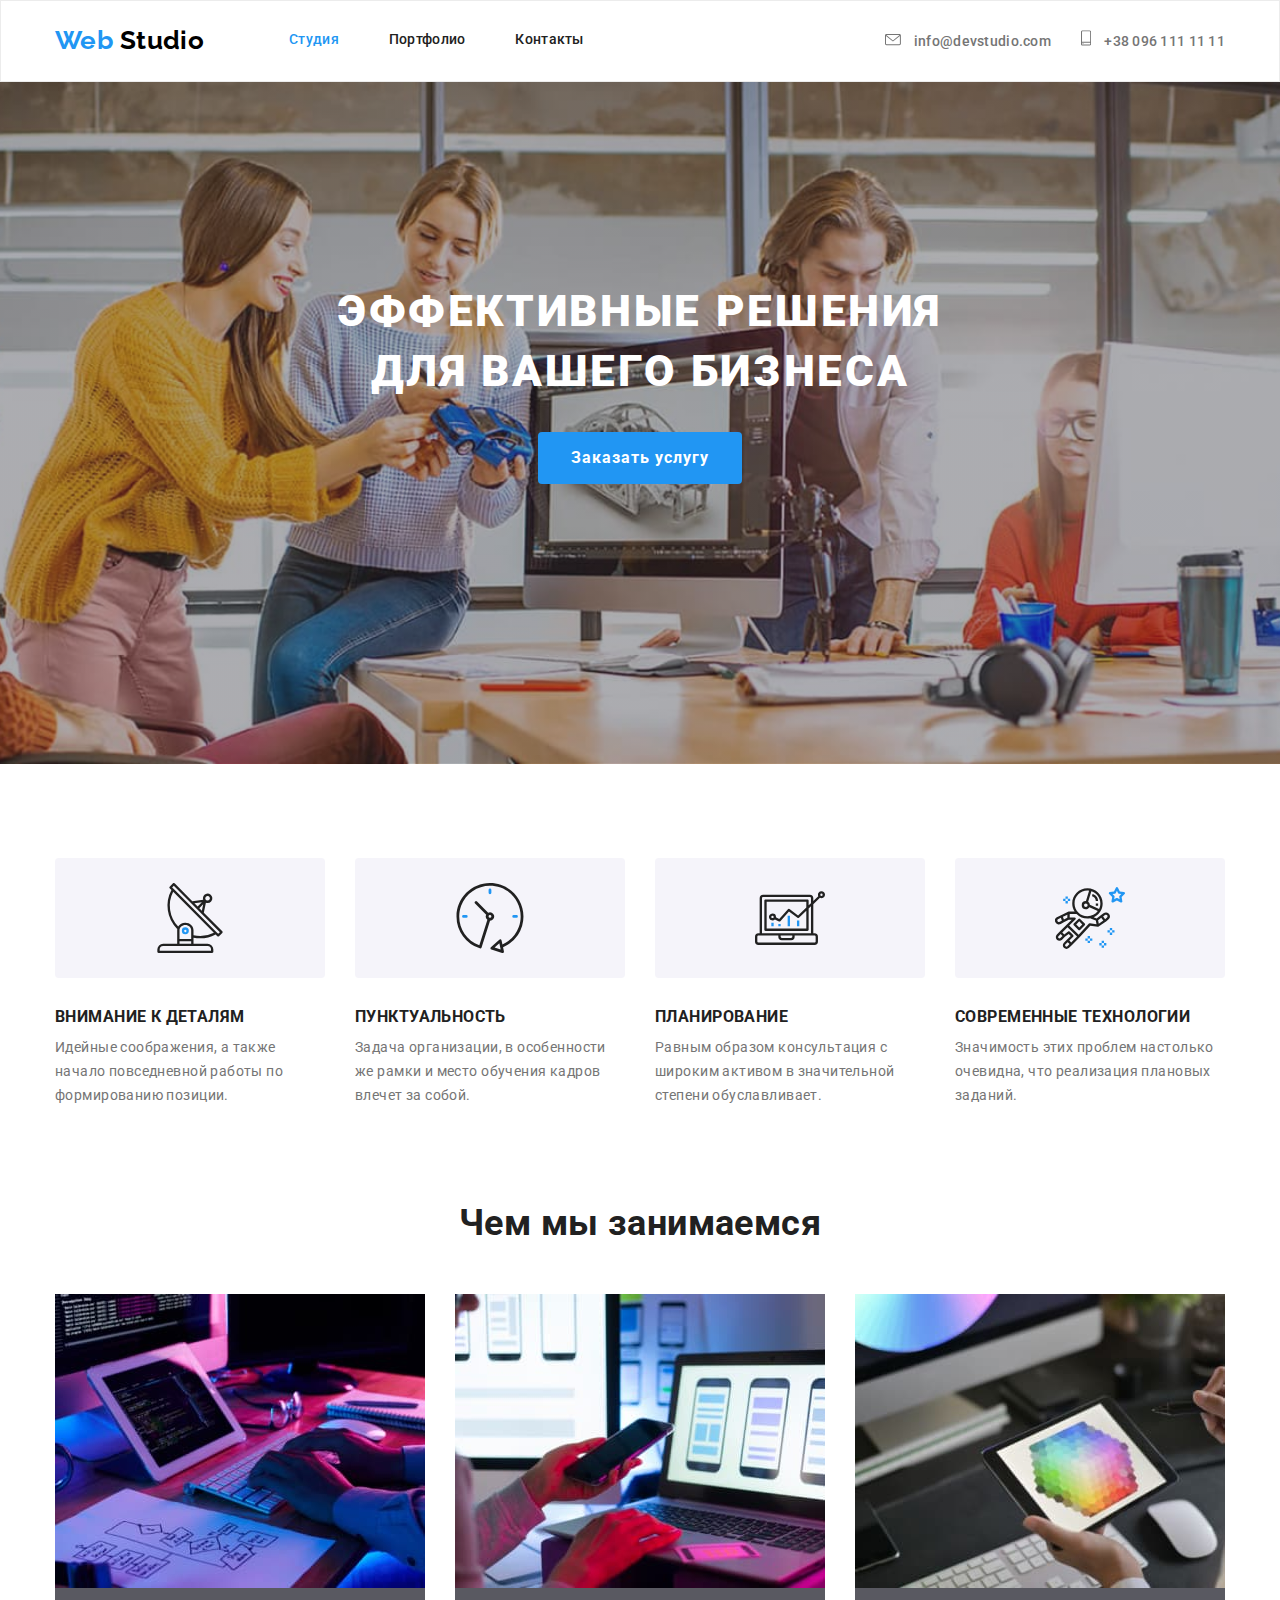
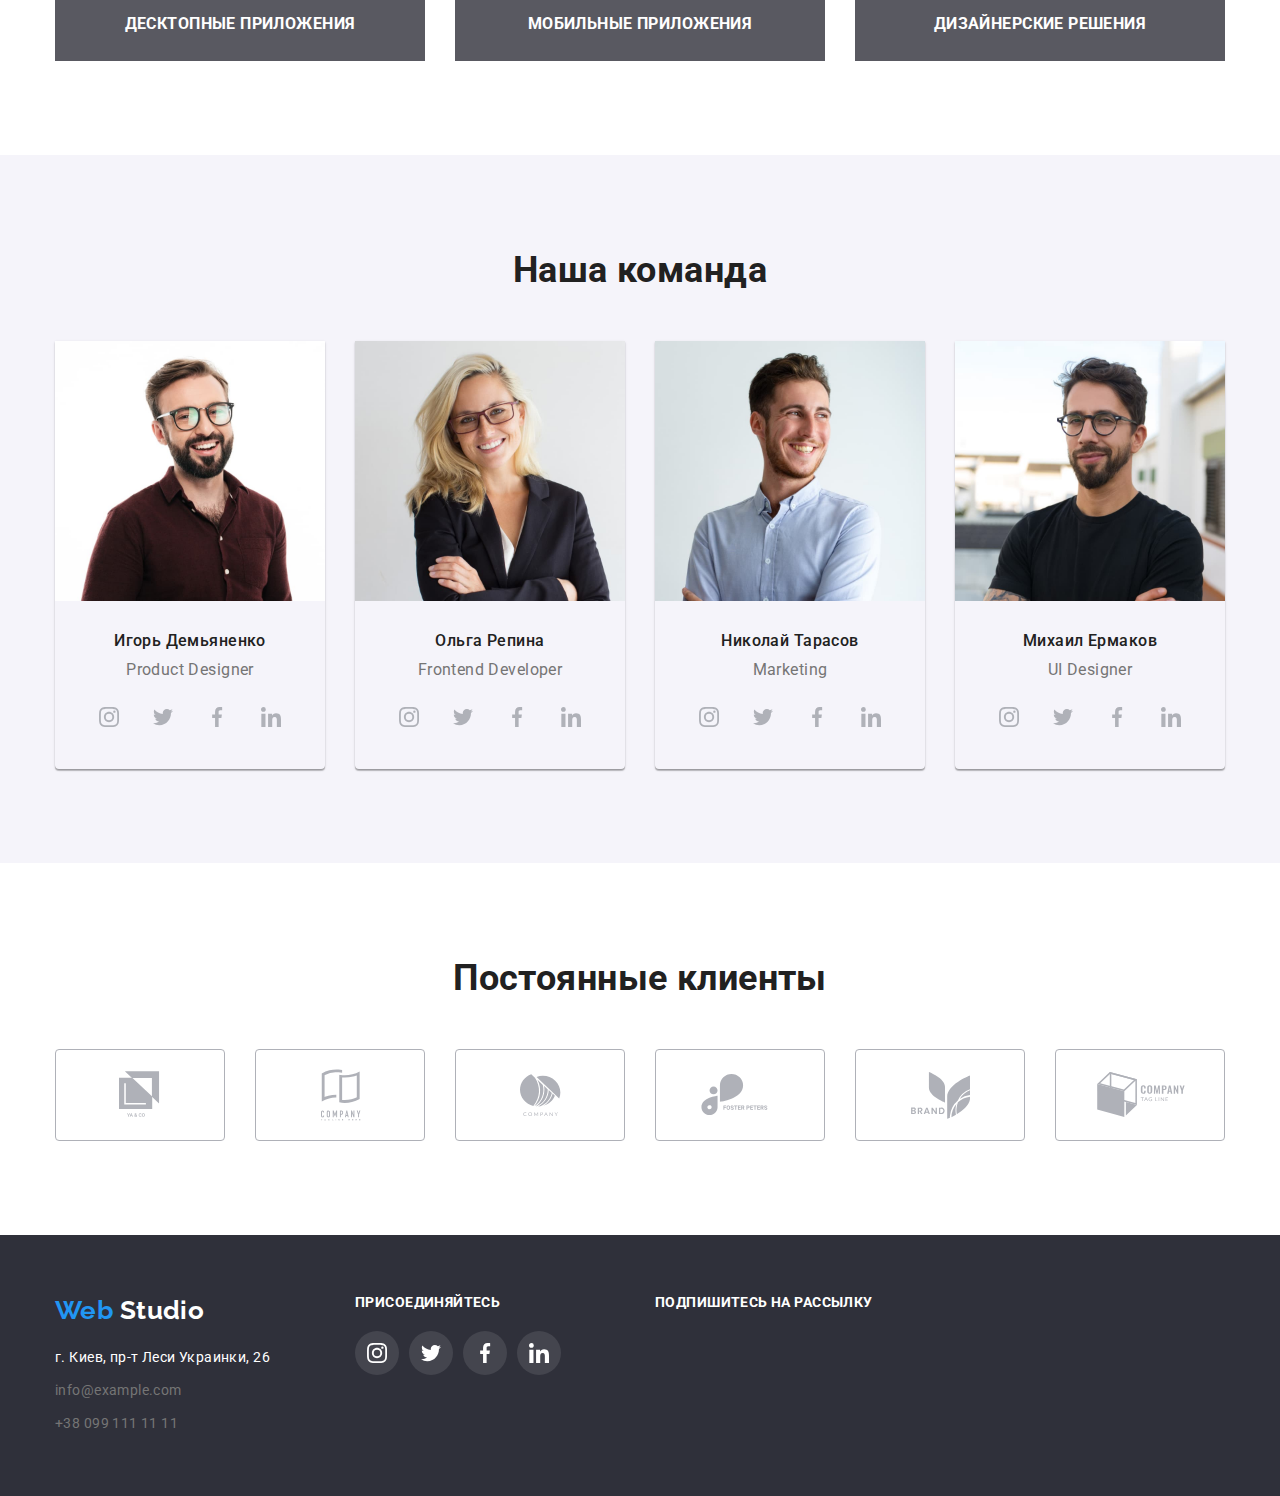
==== commit b8f57032: "Векторная графика, декоративные элементы" ====
--- a/index.html
+++ b/index.html
@@ -3,7 +3,7 @@
   <head>
     <meta charset="UTF-8" />
     <meta name="viewport" content="width=device-width, initial-scale=1.0" />
-    <title>Document</title>
+    <title>Studio</title>
     <link
       href="https://fonts.googleapis.com/css2?family=Raleway:wght@700&family=Roboto:wght@400;500;700;900&display=swap"
       rel="stylesheet"
@@ -36,21 +36,17 @@
                 href="mailto:info@devstudio.com"
                 class="contacts-link envelope"
               >
-                <!-- <img
-                  src="./images/envelope.svg"
-                  alt="Конверт"
-                  class="contacts-images"
-                /> -->
+                <svg class="contacts-images" width="16" height="12">
+                  <use href="./images/symbol-defs.svg#icon-envelope"></use>
+                </svg>
                 info@devstudio.com
               </a>
             </li>
             <li class="contacts-item">
               <a href="tel:+380991111111" class="contacts-link smartphone">
-                <!-- <img
-                  src="./images/smartphone.svg"
-                  alt="Телефон"
-                  class="contacts-images"
-                /> -->
+                <svg class="contacts-images" width="10" height="16">
+                  <use href="./images/symbol-defs.svg#icon-smartphone"></use>
+                </svg>
                 +38 096 111 11 11
               </a>
             </li>
@@ -65,8 +61,7 @@
       <section class="hero">
         <div class="container hero-section">
           <h1 class="hero-title">
-            Эффективные решения <br />
-            для вашего бизнеса
+            Эффективные решения для вашего бизнеса
           </h1>
           <a href="" class="button">Заказать услугу</a>
         </div>
@@ -79,11 +74,6 @@
           <h2 class="features-title visually-hidden">Особенности</h2>
           <ul class="enumeration features-point">
             <li class="features-point-element antenna">
-              <!-- <img
-                src="./images/antenna.svg"
-                alt="Антена"
-                class="features-images"
-              /> -->
               <h3 class="features-list">Внимание к деталям</h3>
               <p class="features-text">
                 Идейные соображения, а также начало повседневной работы по
@@ -91,11 +81,6 @@
               </p>
             </li>
             <li class="features-point-element clock">
-              <!-- <img
-                src="./images/clock.svg"
-                alt="Часы"
-                class="features-images"
-              /> -->
               <h3 class="features-list">Пунктуальность</h3>
               <p class="features-text">
                 Задача организации, в особенности же рамки и место обучения
@@ -103,11 +88,6 @@
               </p>
             </li>
             <li class="features-point-element diagram">
-              <!-- <img
-                src="./images/diagram.svg"
-                alt="Диаграмма"
-                class="features-images"
-              /> -->
               <h3 class="features-list">Планирование</h3>
               <p class="features-text">
                 Равным образом консультация с широким активом в значительной
@@ -115,11 +95,6 @@
               </p>
             </li>
             <li class="features-point-element astronaut">
-              <!-- <img
-                src="./images/astronaut.svg"
-                alt="Астронавт"
-                class="features-images"
-              /> -->
               <h3 class="features-list">Современные технологии</h3>
               <p class="features-text">
                 Значимость этих проблем настолько очевидна, что реализация
@@ -175,12 +150,12 @@
           <ul class="enumeration team-point">
             <li class="team-list">
               <img
-                src="./images/kycherenko.jpg"
+                src="./images/demyanenko.jpg"
                 alt="Парень"
                 width="270"
                 class="team-images"
               />
-              <h3 class="team-surname">Николай Кучеренко</h3>
+              <h3 class="team-surname">Игорь Демьяненко</h3>
               <p lang="en" class="team-position">Product Designer</p>
               <ul class="enumeration team-flex">
                 <li class="team-flex-links">
@@ -189,8 +164,10 @@
                     target="blank"
                     aria-label="Instagram"
                     class="social-links"
-                    >Instagram</a
-                  >
+                    ><svg class="network" width="20" height="20">
+                      <use href="./images/symbol-defs.svg#icon-instagram"></use>
+                    </svg>
+                  </a>
                 </li>
                 <li class="team-flex-links">
                   <a
@@ -198,8 +175,10 @@
                     target="blank"
                     aria-label="Twitter"
                     class="social-links"
-                    >Twitter</a
-                  >
+                    ><svg class="network" width="20" height="20">
+                      <use href="./images/symbol-defs.svg#icon-twitter"></use>
+                    </svg>
+                  </a>
                 </li>
                 <li class="team-flex-links">
                   <a
@@ -207,8 +186,10 @@
                     target="blank"
                     aria-label="Facebook"
                     class="social-links"
-                    >Facebook</a
-                  >
+                    ><svg class="network" width="20" height="20">
+                      <use href="./images/symbol-defs.svg#icon-facebook"></use>
+                    </svg>
+                  </a>
                 </li>
                 <li class="team-flex-links">
                   <a
@@ -216,19 +197,21 @@
                     target="blank"
                     aria-label="LinkedIn"
                     class="social-links"
-                    >LinkedIn</a
-                  >
+                    ><svg class="network" width="20" height="20">
+                      <use href="./images/symbol-defs.svg#icon-linkedin"></use>
+                    </svg>
+                  </a>
                 </li>
               </ul>
             </li>
             <li class="team-list">
               <img
-                src="./images/ivanova.jpg"
+                src="./images/repin.jpg"
                 alt="Девушка"
                 width="270"
                 class="team-images"
               />
-              <h3 class="team-surname">Ольга Иванова</h3>
+              <h3 class="team-surname">Ольга Репина</h3>
               <p lang="en" class="team-position">Frontend Developer</p>
               <ul class="enumeration team-flex">
                 <li class="team-flex-links">
@@ -237,8 +220,10 @@
                     target="blank"
                     aria-label="Instagram"
                     class="social-links"
-                    >Instagram</a
-                  >
+                    ><svg class="network" width="20" height="20">
+                      <use href="./images/symbol-defs.svg#icon-instagram"></use>
+                    </svg>
+                  </a>
                 </li>
                 <li class="team-flex-links">
                   <a
@@ -246,8 +231,10 @@
                     target="blank"
                     aria-label="Twitter"
                     class="social-links"
-                    >Twitter</a
-                  >
+                    ><svg class="network" width="20" height="20">
+                      <use href="./images/symbol-defs.svg#icon-twitter"></use>
+                    </svg>
+                  </a>
                 </li>
                 <li class="team-flex-links">
                   <a
@@ -255,8 +242,10 @@
                     target="blank"
                     aria-label="Facebook"
                     class="social-links"
-                    >Facebook</a
-                  >
+                    ><svg class="network" width="20" height="20">
+                      <use href="./images/symbol-defs.svg#icon-facebook"></use>
+                    </svg>
+                  </a>
                 </li>
                 <li class="team-flex-links">
                   <a
@@ -264,19 +253,21 @@
                     target="blank"
                     aria-label="LinkedIn"
                     class="social-links"
-                    >LinkedIn</a
-                  >
+                    ><svg class="network" width="20" height="20">
+                      <use href="./images/symbol-defs.svg#icon-linkedin"></use>
+                    </svg>
+                  </a>
                 </li>
               </ul>
             </li>
             <li class="team-list">
               <img
-                src="./images/shevchenko.jpg"
+                src="./images/tarasov.jpg"
                 alt="Парень"
                 width="270"
                 class="team-images"
               />
-              <h3 class="team-surname">Андрей Шевченко</h3>
+              <h3 class="team-surname">Николай Тарасов</h3>
               <p lang="en" class="team-position">Marketing</p>
               <ul class="enumeration team-flex">
                 <li class="team-flex-links">
@@ -285,8 +276,10 @@
                     target="blank"
                     aria-label="Instagram"
                     class="social-links"
-                    >Instagram</a
-                  >
+                    ><svg class="network" width="20" height="20">
+                      <use href="./images/symbol-defs.svg#icon-instagram"></use>
+                    </svg>
+                  </a>
                 </li>
                 <li class="team-flex-links">
                   <a
@@ -294,8 +287,10 @@
                     target="blank"
                     aria-label="Twitter"
                     class="social-links"
-                    >Twitter</a
-                  >
+                    ><svg class="network" width="20" height="20">
+                      <use href="./images/symbol-defs.svg#icon-twitter"></use>
+                    </svg>
+                  </a>
                 </li>
                 <li class="team-flex-links">
                   <a
@@ -303,8 +298,10 @@
                     target="blank"
                     aria-label="Facebook"
                     class="social-links"
-                    >Facebook</a
-                  >
+                    ><svg class="network" width="20" height="20">
+                      <use href="./images/symbol-defs.svg#icon-facebook"></use>
+                    </svg>
+                  </a>
                 </li>
                 <li class="team-flex-links">
                   <a
@@ -312,19 +309,21 @@
                     target="blank"
                     aria-label="LinkedIn"
                     class="social-links"
-                    >LinkedIn</a
-                  >
+                    ><svg class="network" width="20" height="20">
+                      <use href="./images/symbol-defs.svg#icon-linkedin"></use>
+                    </svg>
+                  </a>
                 </li>
               </ul>
             </li>
             <li class="team-list">
               <img
-                src="./images/nikolaev.jpg"
+                src="./images/ermakov.jpg"
                 alt="Парень"
                 width="270"
                 class="team-images"
               />
-              <h3 class="team-surname">Иван Николаев</h3>
+              <h3 class="team-surname">Михаил Ермаков</h3>
               <p lang="en" class="team-position">UI Designer</p>
               <div class="team-links">
                 <ul class="enumeration team-flex">
@@ -334,8 +333,12 @@
                       target="blank"
                       aria-label="Instagram"
                       class="social-links"
-                      >Instagram</a
-                    >
+                      ><svg class="network" width="20" height="20">
+                        <use
+                          href="./images/symbol-defs.svg#icon-instagram"
+                        ></use>
+                      </svg>
+                    </a>
                   </li>
                   <li class="team-flex-links">
                     <a
@@ -343,8 +346,10 @@
                       target="blank"
                       aria-label="Twitter"
                       class="social-links"
-                      >Twitter</a
-                    >
+                      ><svg class="network" width="20" height="20">
+                        <use href="./images/symbol-defs.svg#icon-twitter"></use>
+                      </svg>
+                    </a>
                   </li>
                   <li class="team-flex-links">
                     <a
@@ -352,8 +357,12 @@
                       target="blank"
                       aria-label="Facebook"
                       class="social-links"
-                      >Facebook</a
-                    >
+                      ><svg class="network" width="20" height="20">
+                        <use
+                          href="./images/symbol-defs.svg#icon-facebook"
+                        ></use>
+                      </svg>
+                    </a>
                   </li>
                   <li class="team-flex-links">
                     <a
@@ -361,8 +370,12 @@
                       target="blank"
                       aria-label="LinkedIn"
                       class="social-links"
-                      >LinkedIn</a
-                    >
+                      ><svg class="network" width="20" height="20">
+                        <use
+                          href="./images/symbol-defs.svg#icon-linkedin"
+                        ></use>
+                      </svg>
+                    </a>
                   </li>
                 </ul>
               </div>
@@ -378,57 +391,45 @@
           <h2 class="customers-title">Постоянные клиенты</h2>
           <ul class="enumeration customers-point">
             <li class="customers-list">
-              <a href="">
-                <img
-                  src="./images/logo1.svg"
-                  alt="Логотип"
-                  class="customers-images"
-                />
+              <a href="" class="customers-link">
+                <svg class="customers-logo" width="44.27" height="49.23">
+                  <use href="./images/symbol-defs.svg#icon-logo1"></use>
+                </svg>
               </a>
             </li>
             <li class="customers-list">
-              <a href="">
-                <img
-                  src="./images/logo2.svg"
-                  alt="Логотип"
-                  class="customers-images"
-                />
+              <a href="" class="customers-link">
+                <svg class="customers-logo" width="40" height="52">
+                  <use href="./images/symbol-defs.svg#icon-logo2"></use>
+                </svg>
               </a>
             </li>
             <li class="customers-list">
-              <a href="">
-                <img
-                  src="./images/logo3.svg"
-                  alt="Логотип"
-                  class="customers-images"
-                />
+              <a href="" class="customers-link">
+                <svg class="customers-logo" width="41" height="42.6">
+                  <use href="./images/symbol-defs.svg#icon-logo3"></use>
+                </svg>
               </a>
             </li>
             <li class="customers-list">
-              <a href="">
-                <img
-                  src="./images/logo4.svg"
-                  alt="Логотип"
-                  class="customers-images"
-                />
+              <a href="" class="customers-link">
+                <svg class="customers-logo" width="79.66" height="42.02">
+                  <use href="./images/symbol-defs.svg#icon-logo4"></use>
+                </svg>
               </a>
             </li>
             <li class="customers-list">
-              <a href="">
-                <img
-                  src="./images/logo5.svg"
-                  alt="Логотип"
-                  class="customers-images"
-                />
+              <a href="" class="customers-link">
+                <svg class="customers-logo" width="59" height="47">
+                  <use href="./images/symbol-defs.svg#icon-logo5"></use>
+                </svg>
               </a>
             </li>
             <li class="customers-list">
-              <a href="">
-                <img
-                  src="./images/logo6.svg"
-                  alt="Логотип"
-                  class="customers-images"
-                />
+              <a href="" class="customers-link">
+                <svg class="customers-logo" width="88.48" height="45.44">
+                  <use href="./images/symbol-defs.svg#icon-logo6"></use>
+                </svg>
               </a>
             </li>
           </ul>
@@ -463,8 +464,10 @@
                 target="blank"
                 aria-label="Instagram"
                 class="footer-title-link"
-                >Instagram</a
-              >
+                ><svg class="join-network" width="20" height="20">
+                  <use href="./images/symbol-defs.svg#icon-instagram"></use>
+                </svg>
+              </a>
             </li>
             <li class="join-link">
               <a
@@ -472,8 +475,10 @@
                 target="blank"
                 aria-label="Twitter"
                 class="footer-title-link"
-                >Twitter</a
-              >
+                ><svg class="join-network" width="20" height="20">
+                  <use href="./images/symbol-defs.svg#icon-twitter"></use>
+                </svg>
+              </a>
             </li>
             <li class="join-link">
               <a
@@ -481,8 +486,10 @@
                 target="blank"
                 aria-label="Facebook"
                 class="footer-title-link"
-                >Facebook</a
-              >
+                ><svg class="join-network" width="20" height="20">
+                  <use href="./images/symbol-defs.svg#icon-facebook"></use>
+                </svg>
+              </a>
             </li>
             <li class="join-link">
               <a
@@ -490,8 +497,10 @@
                 target="blank"
                 aria-label="LinkedIn"
                 class="footer-title-link"
-                >LinkedIn</a
-              >
+                ><svg class="join-network" width="20" height="20">
+                  <use href="./images/symbol-defs.svg#icon-linkedin"></use>
+                </svg>
+              </a>
             </li>
           </ul>
         </div>
--- a/css/styles.css
+++ b/css/styles.css
@@ -79,6 +79,9 @@
 }
 
 /* studio */
+.page-header {
+  border: 1px solid #ececec;
+}
 .header {
   padding-top: 24px;
   padding-bottom: 25px;
@@ -116,24 +119,47 @@
   display: flex;
   margin-left: auto;
   align-items: baseline;
-}
+  justify-content: center;
+}
+
 .contacts-item:not(:last-child) {
   margin-right: 30px;
 }
 
 .contacts .contacts-link {
   align-items: center;
+  justify-content: center;
 
   color: var(--primary-text-color);
 
   font-weight: 500;
   letter-spacing: 0.02em;
 }
-.contacts .contacts-link:hover,
-.contacts .contacts-link:focus {
+.contacts-link:hover,
+.contacts-link:focus {
   color: var(--accent);
 }
-.contacts-link.envelope::before {
+.contacts-link:hover .contacts-images,
+.contacts-link:focus .contacts-images {
+  fill: var(--accent);
+}
+
+.envelope {
+  width: 161px;
+  height: 16px;
+}
+.smartphone {
+  width: 142px;
+  height: 16px;
+}
+.contacts-images {
+  align-items: baseline;
+  justify-content: center;
+  /* vertical-align: middle; */
+  margin-right: 10px;
+  fill: var(--primary-text-color);
+}
+/* .contacts-link.envelope::before {
   content: "";
   margin-right: 10px;
   display: inline-block;
@@ -143,7 +169,7 @@
   background-size: contain;
   background-repeat: no-repeat;
   background-position: left;
-  background-image: url(../images/envelope.svg);
+  background-image: url(../images/svg/envelope.svg);
 }
 .contacts-link.smartphone::before {
   content: "";
@@ -155,10 +181,7 @@
   background-size: contain;
   background-repeat: no-repeat;
   background-position: left;
-  background-image: url(../images/smartphone.svg);
-}
-/* .contacts-images {
-  margin-right: 10px;
+  background-image: url(../images/svg/smartphone.svg);
 } */
 
 /* hero */
@@ -169,16 +192,19 @@
   margin-right: auto;
   background-image: linear-gradient(
       to right,
-      rgba(47, 48, 58, 0.8),
-      rgba(47, 48, 58, 0.8)
+      rgba(47, 48, 58, 0.4),
+      rgba(47, 48, 58, 0.4)
     ),
     url(../images/header.jpg);
+  background-color: #c4c4c4;
   background-size: cover;
   background-repeat: no-repeat;
   background-position: center;
   /* outline: 1px solid red; */
 }
 .hero-section {
+  display: flex;
+  flex-direction: column;
   padding-top: 200px;
   padding-bottom: 280px;
   align-items: center;
@@ -251,8 +277,8 @@
   display: block;
   content: "";
   height: 120px;
-  background-image: url(../images/antenna.svg);
-  background-size: contain;
+  background-image: url(../images/svg/antenna.svg);
+  background-size: 70px;
   background-repeat: no-repeat;
   background-position: center;
   background-color: var(--secondary-background-color);
@@ -264,8 +290,8 @@
   display: block;
   content: "";
   height: 120px;
-  background-image: url(../images/clock.svg);
-  background-size: contain;
+  background-image: url(../images/svg/clock.svg);
+  background-size: 70px;
   background-repeat: no-repeat;
   background-position: center;
   background-color: var(--secondary-background-color);
@@ -277,8 +303,8 @@
   display: block;
   content: "";
   height: 120px;
-  background-image: url(../images/diagram.svg);
-  background-size: contain;
+  background-image: url(../images/svg/diagram.svg);
+  background-size: 70px;
   background-repeat: no-repeat;
   background-position: center;
   background-color: var(--secondary-background-color);
@@ -290,8 +316,8 @@
   display: block;
   content: "";
   height: 120px;
-  background-image: url(../images/astronaut.svg);
-  background-size: contain;
+  background-image: url(../images/svg/astronaut.svg);
+  background-size: 70px;
   background-repeat: no-repeat;
   background-position: center;
   background-color: var(--secondary-background-color);
@@ -405,8 +431,7 @@
   line-height: 1.19;
 }
 .team .team-position {
-  margin-top: 0;
-  margin-bottom: 16px;
+  margin: 0;
   text-align: center;
 
   font-size: 16px;
@@ -414,20 +439,47 @@
 }
 .team-flex {
   display: flex;
-}
+  justify-content: center;
+  padding-left: 32px;
+  padding-right: 32px;
+  padding-bottom: 30px;
+  padding-top: 16px;
+}
+.team-flex-links {
+  display: inline-flex;
+}
+
 .team-flex-links:not(:last-child) {
-  display: block;
   margin-right: 10px;
 }
+.social-links {
+  display: inline-flex;
+  width: 44px;
+  height: 44px;
+  border-radius: 50%;
+  justify-content: center;
+  align-items: center;
+}
+
 .team .social-links:not(:last-child) {
   margin-right: 10px;
 }
-.team .social-links {
+/* .team .social-links {
   color: var(--primary-text-color);
-}
-.team .social-links:hover,
-.team .social-links:focus {
-  color: var(--accent);
+} */
+.social-links:hover .network,
+.social-links:focus .network {
+  fill: var(--secondary-text-color);
+}
+.social-links:hover,
+.social-links:focus {
+  background-color: var(--accent);
+}
+.network {
+  fill: #afb1b8;
+}
+.network:not(:last-child) {
+  margin-right: 10px;
 }
 
 /* customers */
@@ -460,13 +512,26 @@
 .customers-list:nth-child(6n) {
   margin-right: 0;
 }
-.customers-images {
-  display: block;
-  margin: auto;
-  margin-right: auto;
+.customers-link {
+  display: flex;
+  justify-content: center;
+  align-items: center;
+  width: 170px;
+  height: 90px;
+}
+.customers-link:hover .customers-logo,
+.customers-link:focus .customers-logo {
+  fill: var(--accent);
+}
+.customers-logo {
+  display: flex;
+  align-items: center;
+  justify-content: center;
+  fill: #afb1b8;
 }
 
 /* footer */
+
 .footer {
   background-color: #2f303a;
 }
@@ -517,22 +582,34 @@
   color: var(--accent);
 }
 .footer .footer-title {
+  display: inline-flex;
   margin-bottom: 20px;
   color: var(--secondary-text-color);
   text-transform: uppercase;
 }
-.footer .footer-title-link {
-  color: var(--secondary-text-color);
+
+.join {
+  display: flex;
+}
+.join-link:not(:last-child) {
+  margin-right: 10px;
+}
+.footer-title-link {
+  display: inline-flex;
+  align-items: center;
+  justify-content: center;
+  width: 44px;
+  height: 44px;
+  border-radius: 50%;
+  background-color: rgba(255, 255, 255, 0.1);
 }
 .footer .footer-title-link:hover,
 .footer .footer-title-link:focus {
-  color: var(--accent);
-}
-.join {
-  display: flex;
-}
-.join-link:not(:last-child) {
-  margin-right: 10px;
+  background-color: var(--accent);
+}
+
+.join-network {
+  fill: var(--secondary-text-color);
 }
 
 /* portfolio */
@@ -596,6 +673,9 @@
   width: calc((100% - 30px * 2) / 3);
   margin-right: 30px;
   margin-bottom: 30px;
+  background: var(--primary-background-color);
+  border: 1px solid #eeeeee;
+  box-sizing: border-box;
 }
 .portfolio-element:nth-child(3n) {
   margin-right: 0;
